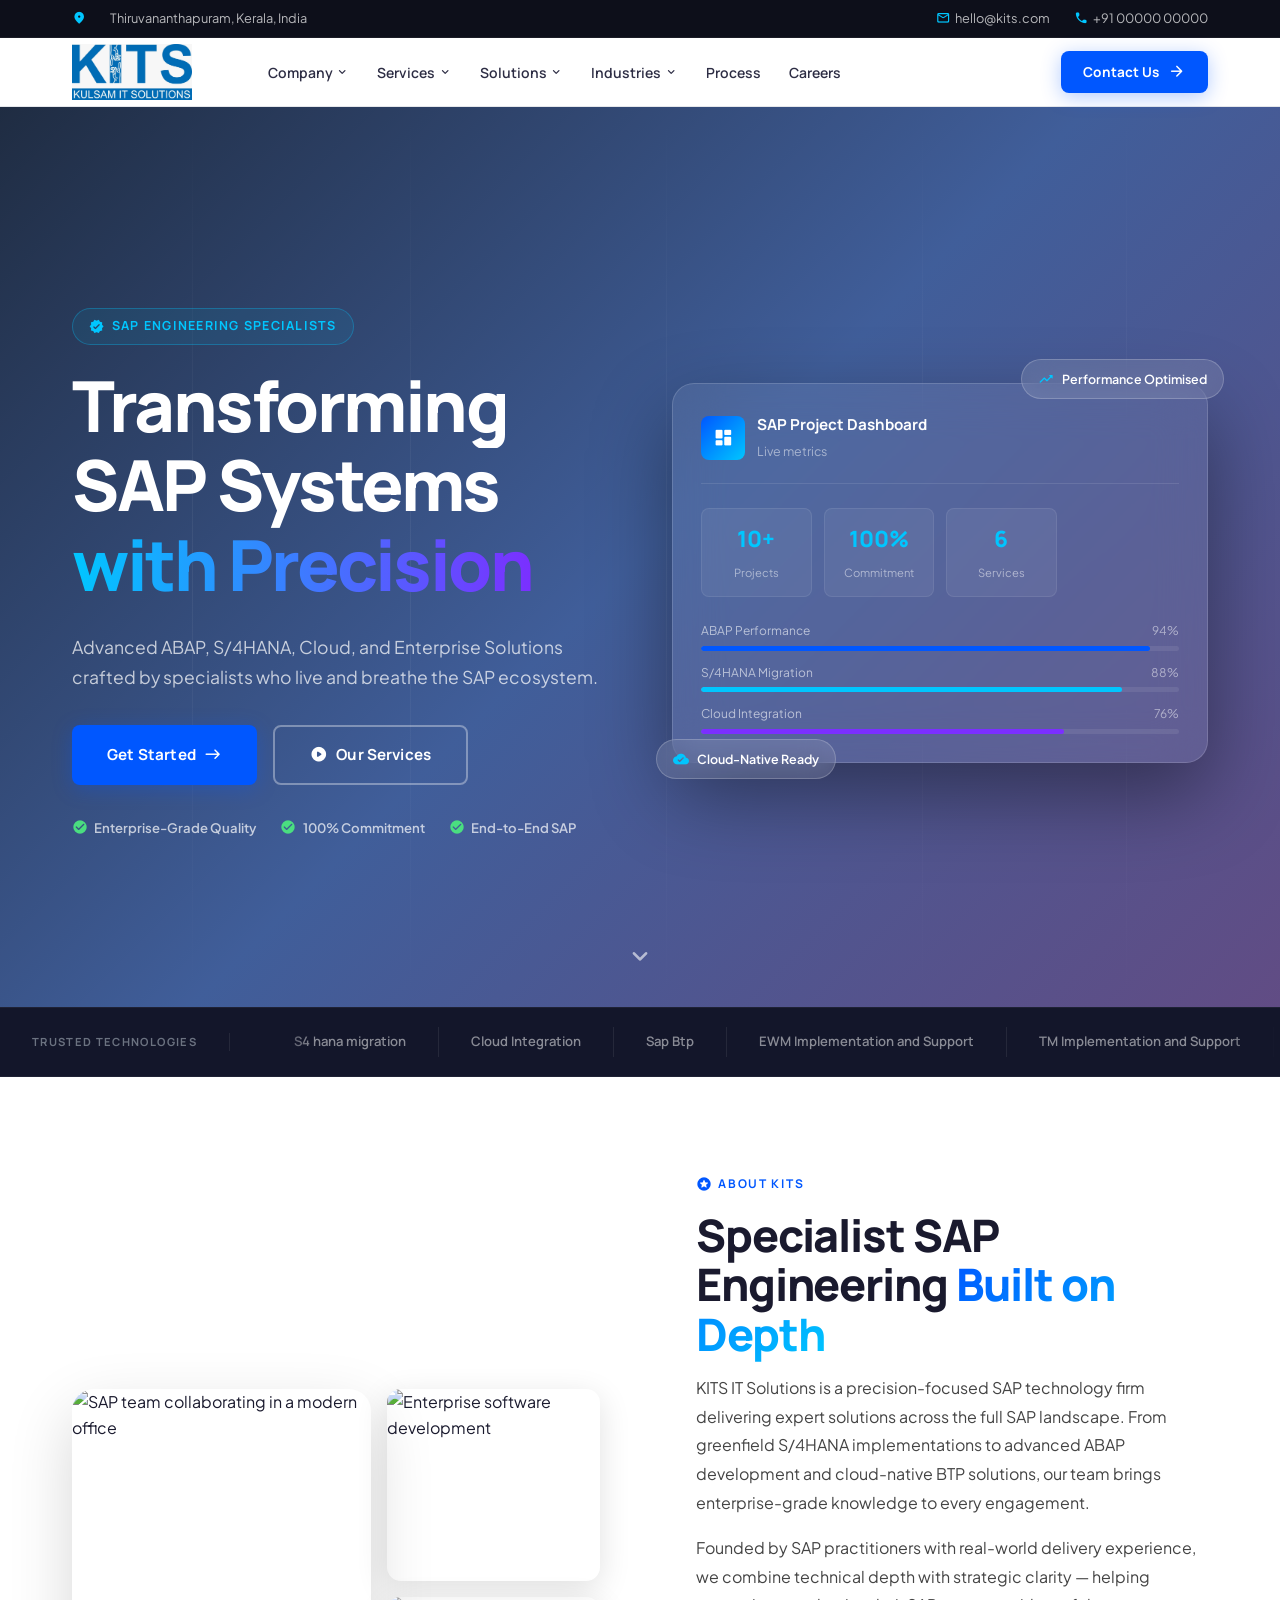
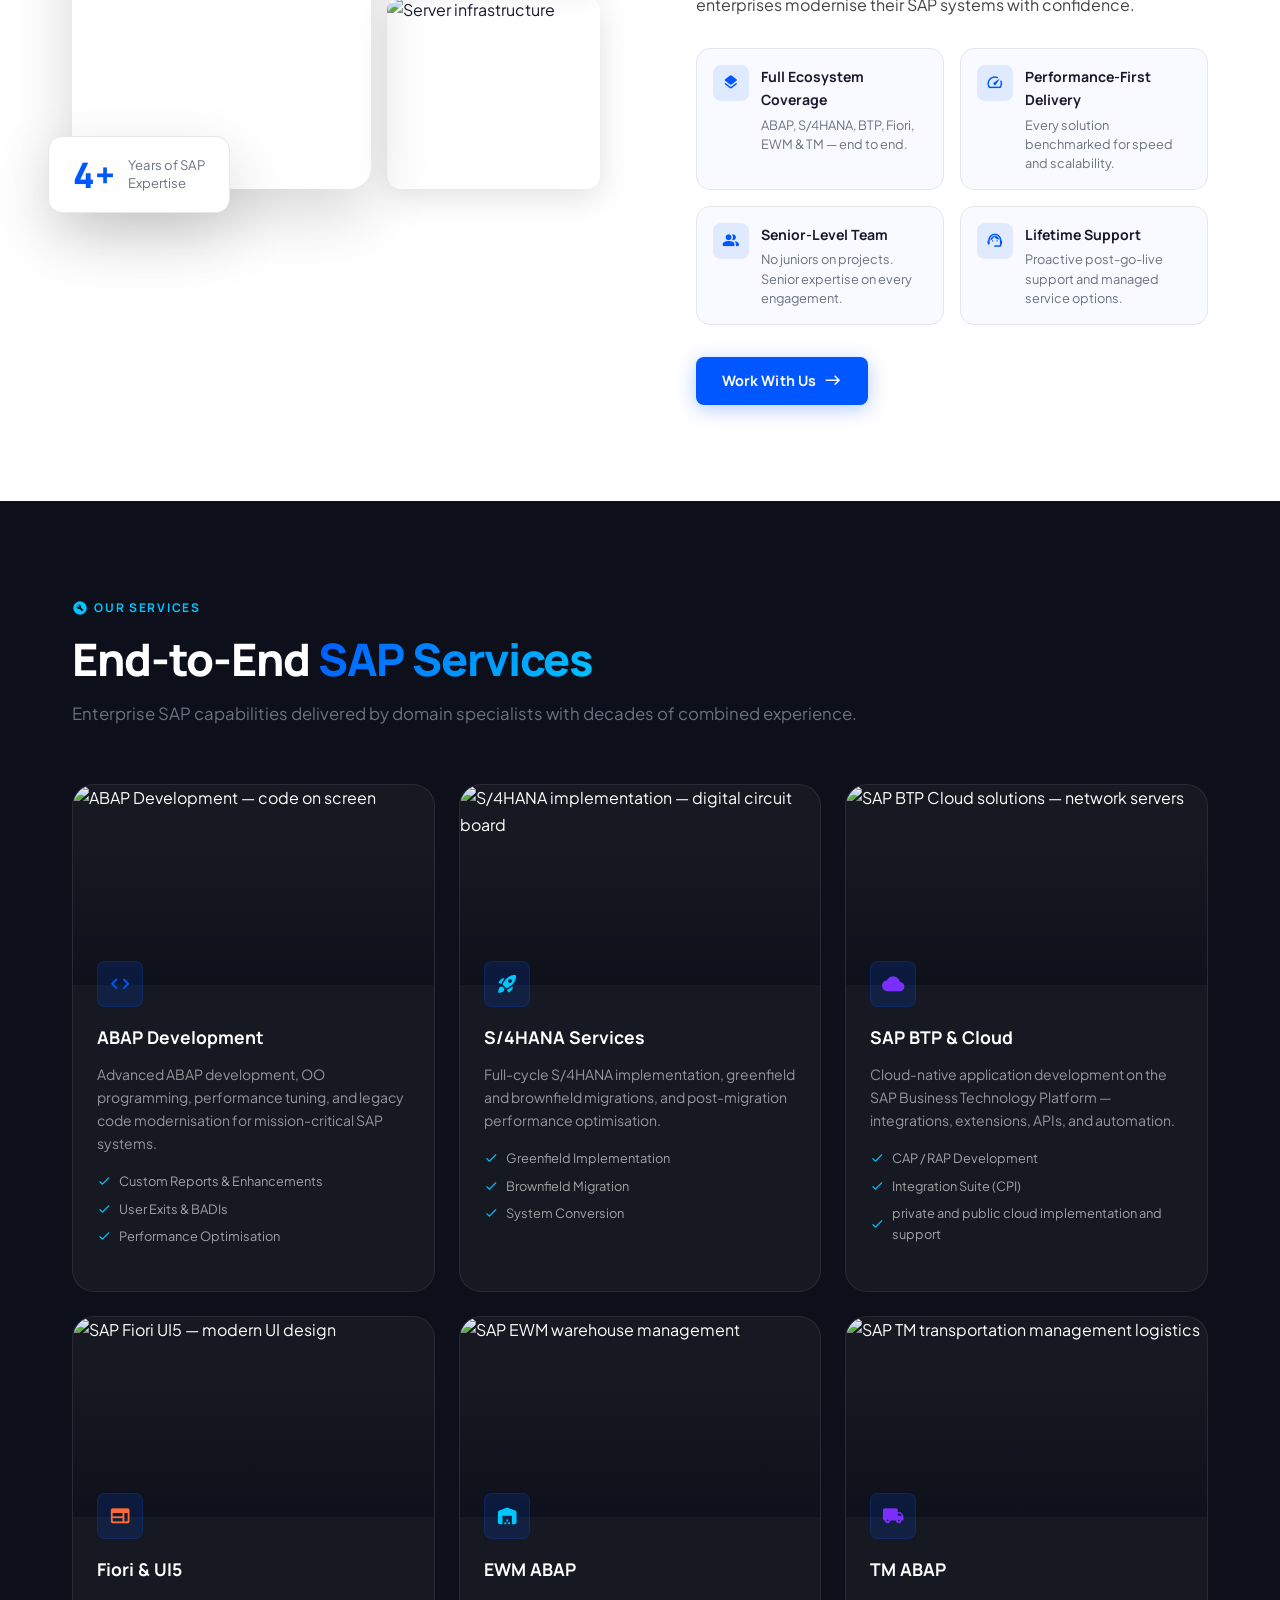
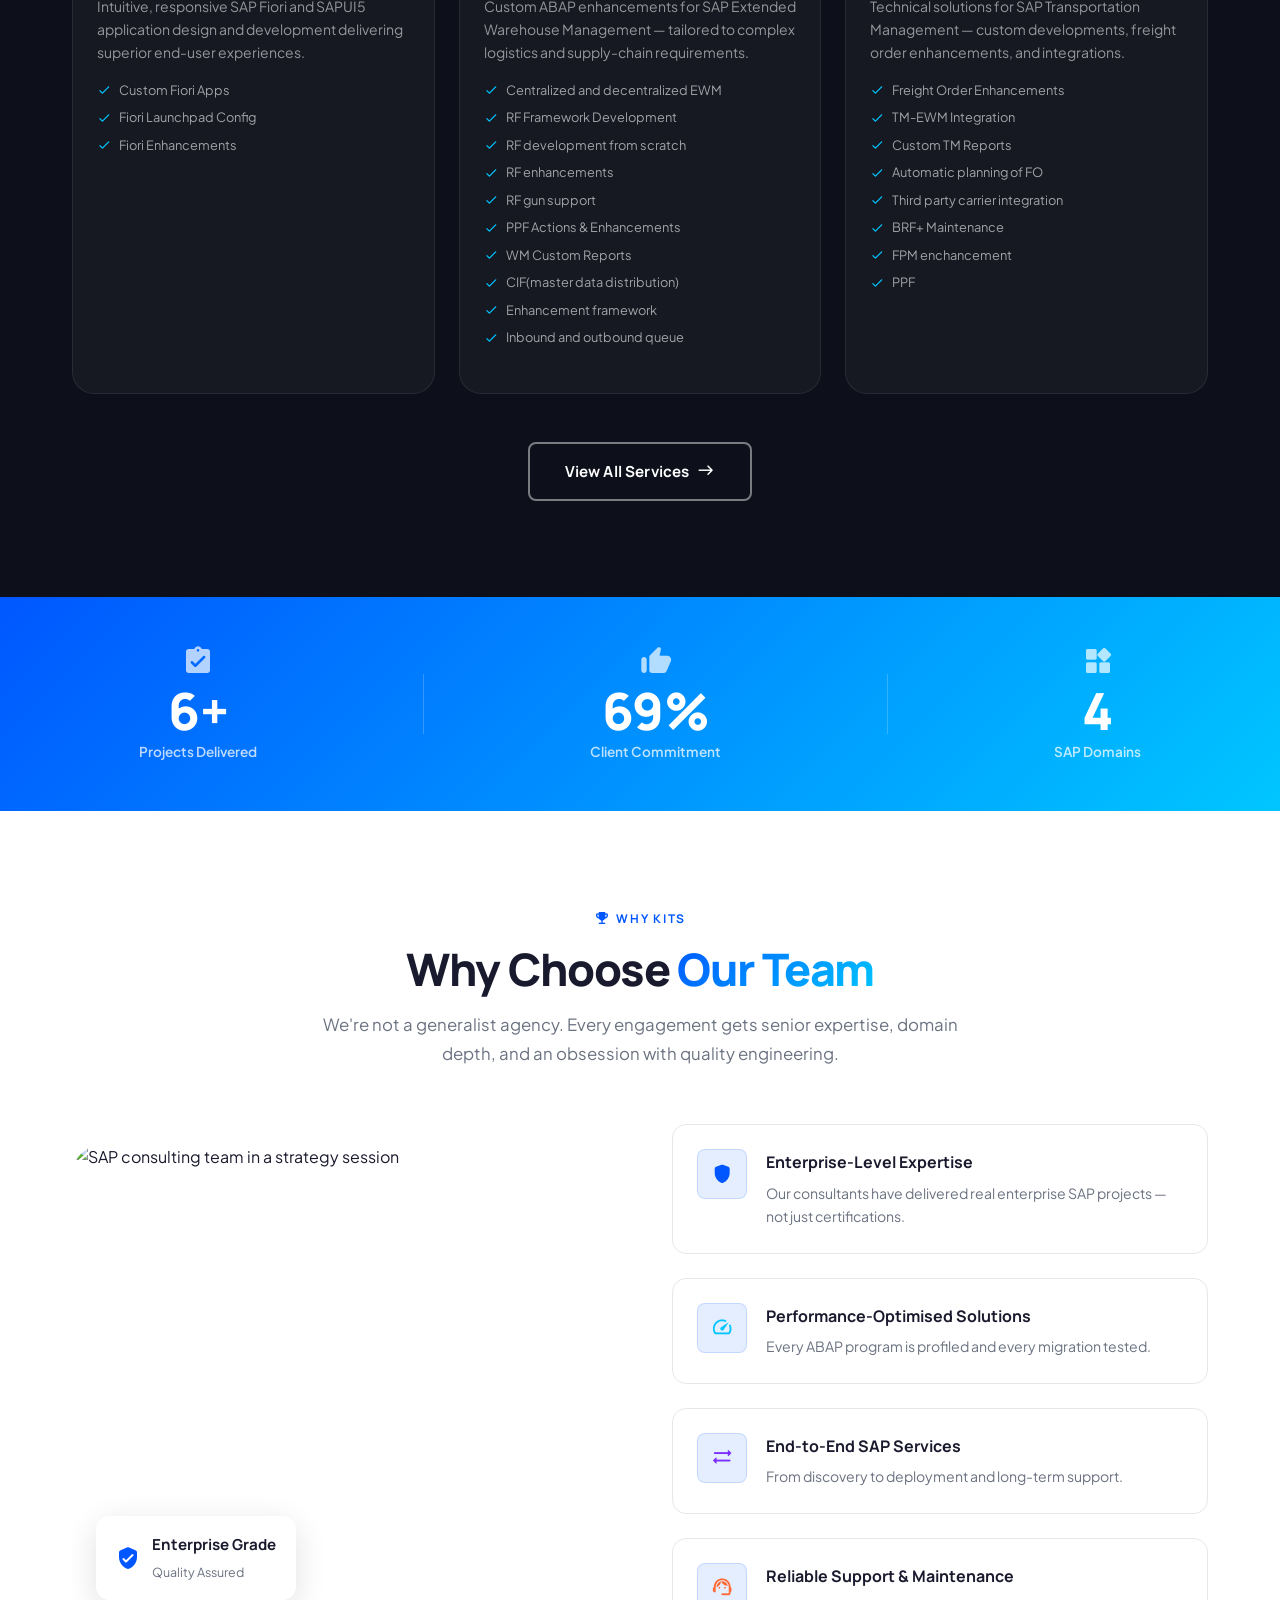
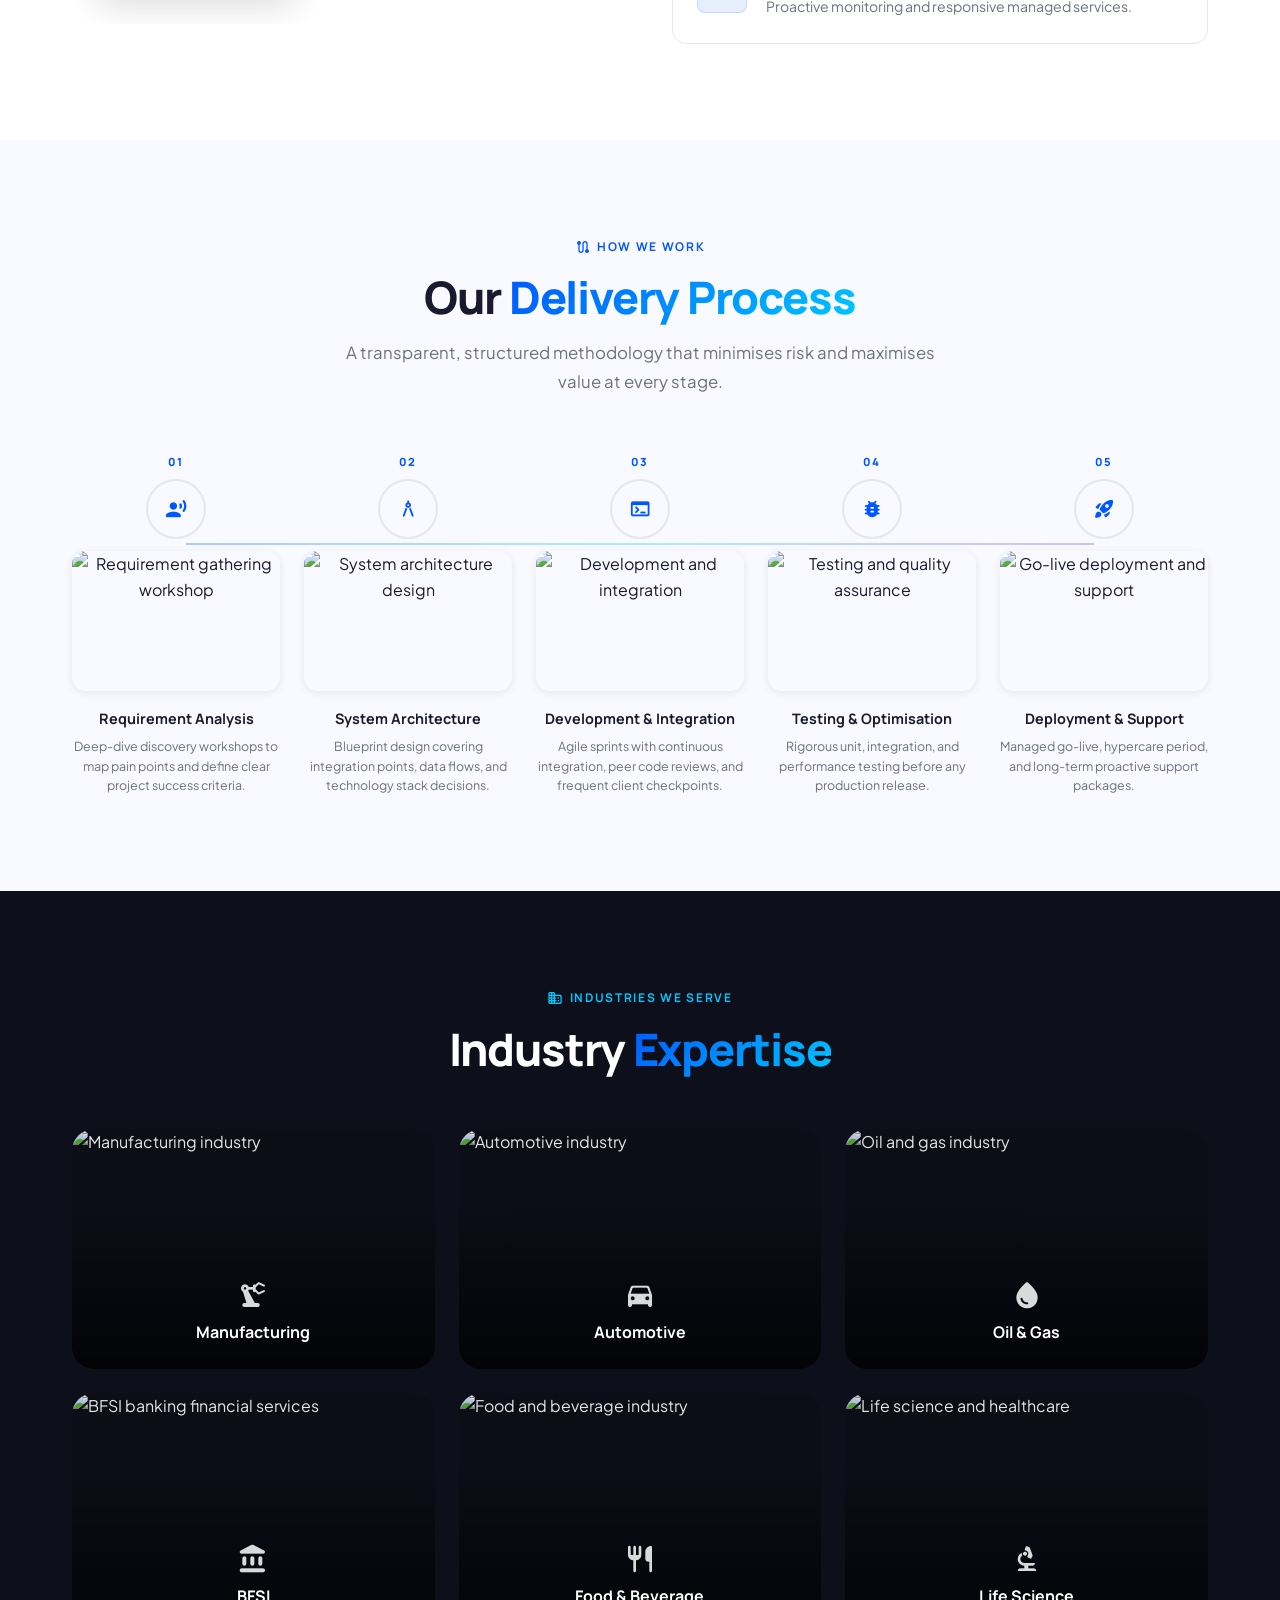
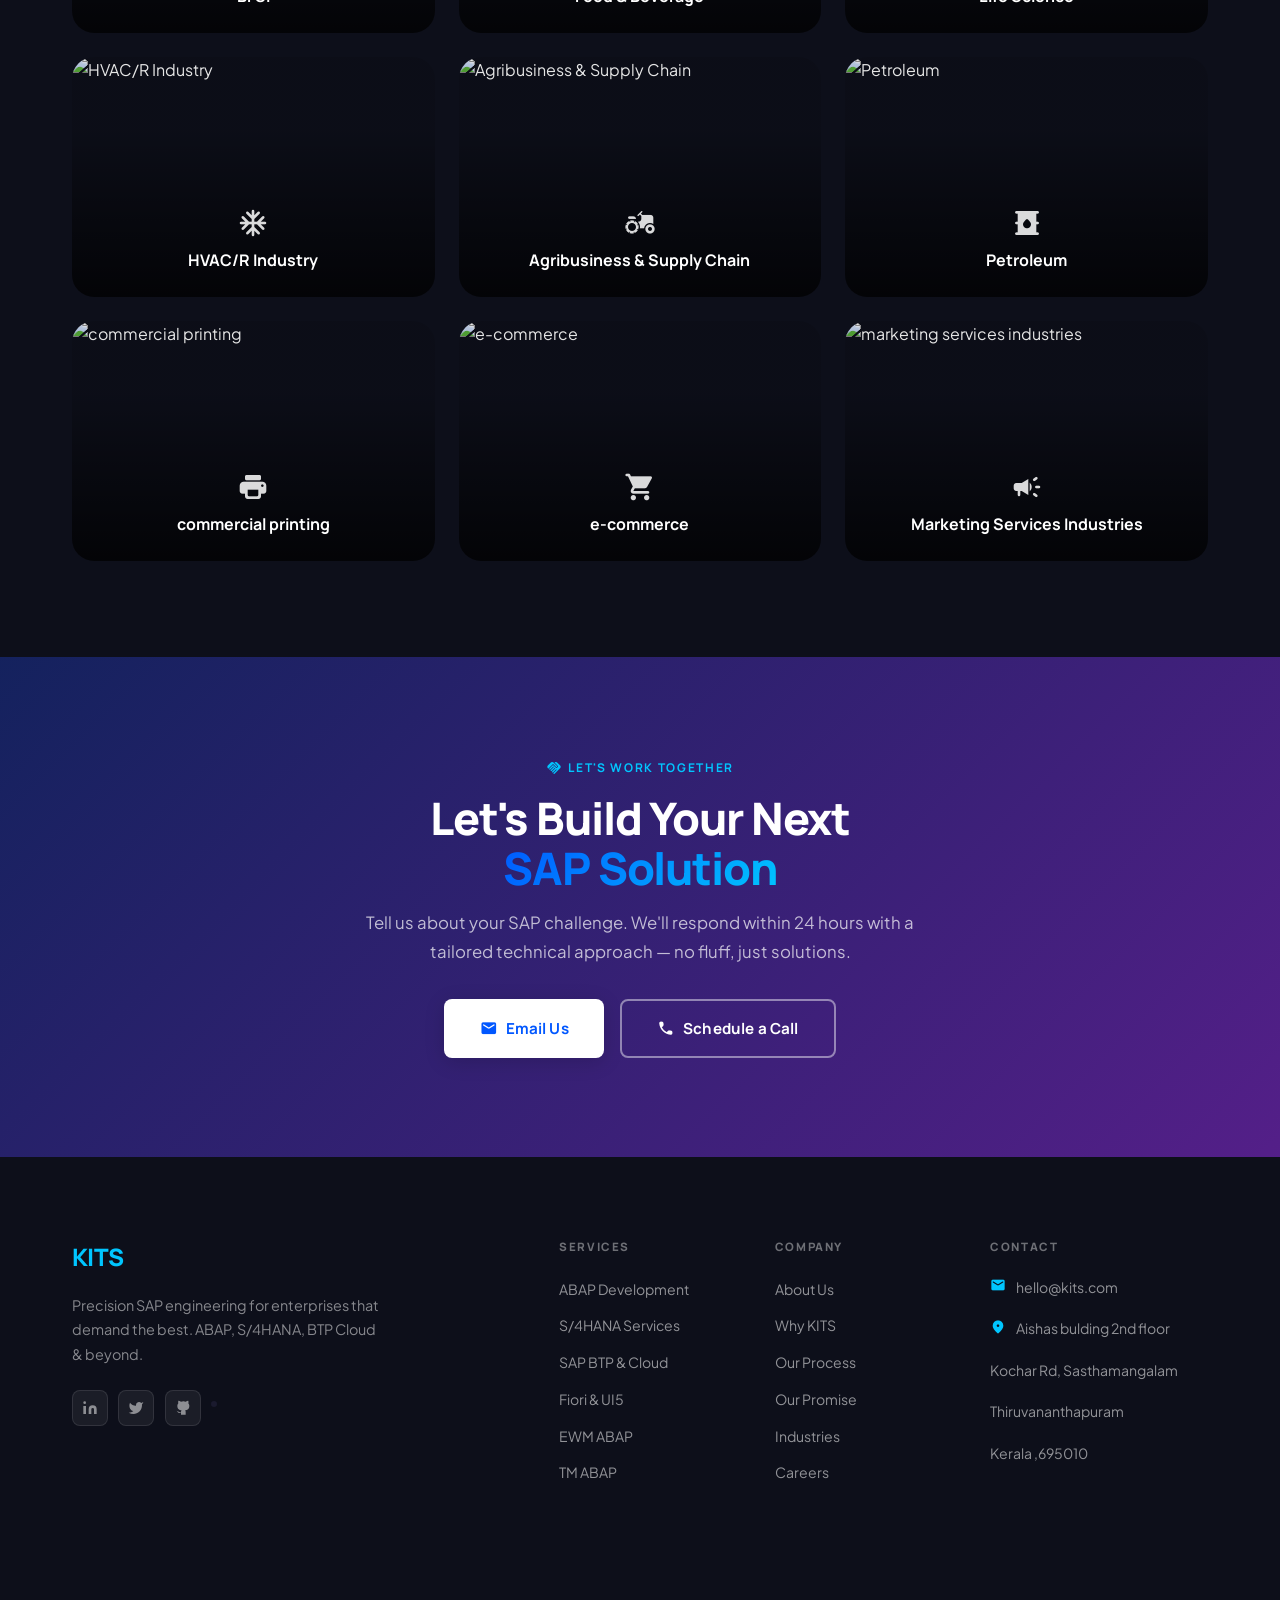
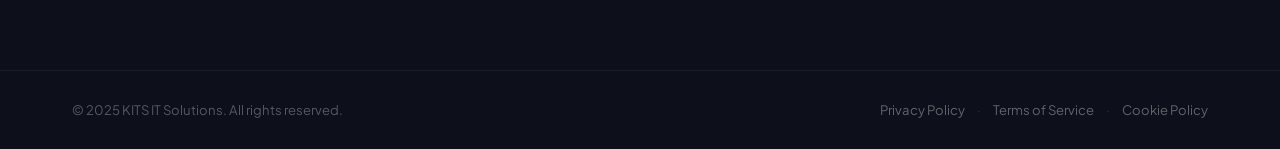
==== index.html @ 25e39157 "Add files via upload" ====
<!DOCTYPE html>
<html lang="en">
<head>
  <meta charset="UTF-8"/>
  <meta name="viewport" content="width=device-width,initial-scale=1.0"/>
  <meta name="description" content="KITS  IT Solutions — Advanced SAP ABAP, S/4HANA, BTP Cloud, Fiori/UI5, EWM and TM Solutions. Expert SAP Engineering based in Thiruvananthapuram, Kerala."/>
  <meta name="keywords" content="SAP ABAP, S4HANA, SAP BTP, Fiori UI5, EWM ABAP, TM ABAP, SAP consulting Kerala"/>
  <meta property="og:title" content="KITS  IT Solutions — SAP Engineering Excellence"/>
  <meta property="og:description" content="Advanced ABAP, S/4HANA, Cloud, and Enterprise SAP Solutions."/>
  <meta property="og:type" content="website"/>
  <title>KITS IT Solutions | SAP Engineering Excellence</title>

  <!-- Google Fonts: Professional Stack -->
  <link rel="preconnect" href="https://fonts.googleapis.com"/>
  <link rel="preconnect" href="https://fonts.gstatic.com" crossorigin/>
  <link href="https://fonts.googleapis.com/css2?family=Plus+Jakarta+Sans:ital,wght@0,300;0,400;0,500;0,600;0,700;0,800;1,400&family=Manrope:wght@400;500;600;700;800&display=swap" rel="stylesheet"/>

  <!-- Google Material Icons -->
  <link href="https://fonts.googleapis.com/icon?family=Material+Icons+Round" rel="stylesheet"/>
  <link href="https://fonts.googleapis.com/icon?family=Material+Icons+Outlined" rel="stylesheet"/>

  <!-- Favicon -->
  <link rel="icon" type="image/svg+xml" href="data:image/svg+xml,<svg xmlns='http://www.w3.org/2000/svg' viewBox='0 0 32 32'><rect width='32' height='32' rx='8' fill='%230057FF'/><text x='5' y='23' font-family='sans-serif' font-weight='900' font-size='17' fill='white'>K</text></svg>"/>

  <link rel="stylesheet" href="css/style.css"/>
</head>
<body>

<!-- ════════════════════════════════════════════════════════
     TOP BAR
════════════════════════════════════════════════════════ -->
<div class="topbar">
  <div class="topbar-inner">
    <div class="topbar-left">
      <span class="material-icons-round">location_on</span>
      Thiruvananthapuram, Kerala, India
    </div>
    <div class="topbar-right">
      <a href="mailto:hello@kits.com">
        <span class="material-icons-round">mail_outline</span>
        hello@kits.com
      </a>
      <a href="tel:+910000000000">
        <span class="material-icons-round">phone</span>
        +91 00000 00000
      </a>
    </div>
  </div>
</div>

<!-- ════════════════════════════════════════════════════════
     NAVBAR
════════════════════════════════════════════════════════ -->
<header id="navbar">
   <div class="nav-wrap">

    <img src="assets/images/kitss.jpeg" alt="Logo" width="120">
      <!-- Replace src with your actual logo: assets/images/logo.png -->
      <div class="logo-img-wrap">
        <div class="logo-fallback">
        </div>
      </div>
    </a>

    <nav class="nav-menu" aria-label="Main Navigation">
      <ul class="nav-list">

        <li class="has-dropdown">
          <a href="#">Company <span class="material-icons-round">expand_more</span></a>
          <div class="dropdown">
            <a href="#about"><span class="material-icons-outlined">info</span>About Us</a>
            <a href="#why"><span class="material-icons-outlined">groups</span>Leadership</a>
            <a href="#trust"><span class="material-icons-outlined">handshake</span>Partnership</a>
            </div>
        </li>

        <li class="has-dropdown mega">
          <a href="#">Services <span class="material-icons-round">expand_more</span></a>
          <div class="dropdown mega-drop">
            <div class="mega-col">
              <p class="mega-heading">SAP Core</p>
              <a href="#services"><span class="material-icons-outlined">code</span>ABAP Development</a>
              <a href="#services"><span class="material-icons-outlined">rocket_launch</span>S/4HANA Services</a>
              <a href="#services"><span class="material-icons-outlined">cloud</span>SAP BTP &amp; Cloud</a>
              <a href="#services"><span class="material-icons-outlined">web</span>Fiori &amp; UI5</a>
            </div>
            <div class="mega-col">
              <p class="mega-heading">Specialist Modules</p>
              <a href="#services"><span class="material-icons-outlined">warehouse</span>EWM ABAP</a>
              <a href="#services"><span class="material-icons-outlined">local_shipping</span>TM ABAP</a>
              <a href="#services"><span class="material-icons-outlined">integration_instructions</span>SAP Integration</a>
              <a href="#services"><span class="material-icons-outlined">manage_accounts</span>SAP AMS</a>
            </div>
            <div class="mega-col">
              <p class="mega-heading">Advisory</p>
              <a href="#process"><span class="material-icons-outlined">psychology</span>SAP Consulting</a>
              <a href="#process"><span class="material-icons-outlined">sync_alt</span>Migration Services</a>
              <a href="#process"><span class="material-icons-outlined">upgrade</span>Upgrade &amp; Rollout</a>
              <a href="#process"><span class="material-icons-outlined">support_agent</span>Managed Services</a>
            </div>
          </div>
        </li>

        <li class="has-dropdown">
          <a href="#">Solutions <span class="material-icons-round">expand_more</span></a>
          <div class="dropdown">
            <a href="#services"><span class="material-icons-outlined">dns</span>SAP Business Suite</a>
            <a href="#services"><span class="material-icons-outlined">cloud_done</span>SAP Cloud ERP</a>
            <a href="#services"><span class="material-icons-outlined">hub</span>SAP BTP Platform</a>
            <a href="#services"><span class="material-icons-outlined">analytics</span>SAP Analytics Cloud</a>
          </div>
        </li>

        <li class="has-dropdown">
          <a href="#">Industries <span class="material-icons-round">expand_more</span></a>
          <div class="dropdown two-col">
            <a href="#industries"><span class="material-icons-outlined">precision_manufacturing</span>Manufacturing</a>
            <a href="#industries"><span class="material-icons-outlined">directions_car</span>Automotive</a>
            <a href="#industries"><span class="material-icons-outlined">water_drop</span>Oil &amp; Gas</a>
            <a href="#industries"><span class="material-icons-outlined">account_balance</span>BFSI</a>
            <a href="#industries"><span class="material-icons-outlined">restaurant</span>Food &amp; Beverage</a>
            <a href="#industries"><span class="material-icons-outlined">biotech</span>Life Science</a>
            <a href="#industries"><span class="material-icons-outlined">ac_unit</span>HVAC/R industry</a>
            <a href="#industries"><span class="material-icons-outlined">agriculture</span>Agribusiness & Supply Chain</a>
            <a href="#industries"><span class="material-icons-outlined">oil_barrel</span>Petroleum</a>
            <a href="#industries"><span class="material-icons-outlined">print</span>commercial printing</a>
            <a href="#industries"><span class="material-icons-outlined">shopping_cart</span>e-commerce</a>
            <a href="#industries"><span class="material-icons-outlined">campaign</span>marketing services industries</a>
          </div>
        </li>

        <li><a href="#process">Process</a></li>
       <li><a href="careers.html">Careers</a></li>
      </ul>
    </nav>

    <a href="#cta" class="btn btn-primary nav-cta">
      Contact Us
      <span class="material-icons-round">arrow_forward</span>
    </a>

    <button class="hamburger" aria-label="Toggle menu" aria-expanded="false">
      <span class="material-icons-round">menu</span>
    </button>
  </div>

  <!-- Mobile Drawer -->
  <div class="mobile-drawer" id="mobileDrawer">
    <div class="drawer-inner">
      <button class="drawer-close" aria-label="Close menu">
        <span class="material-icons-round">close</span>
      </button>
      <a href="#about">About Us</a>
      <a href="#services">Services</a>
      <a href="#why">Why KITS</a>
      <a href="#process">Process</a>
      <a href="#trust">Trust</a>
      <a href="#cta" class="btn btn-primary">Contact Us</a>
    </div>
  </div>
</header>


<!-- ════════════════════════════════════════════════════════
     HERO
════════════════════════════════════════════════════════ -->
<section id="hero">
  <!-- Full bleed background image -->
  <div class="hero-bg-img" aria-hidden="true"
    style="background-image:url('https://images.unsplash.com/photo-1451187580459-43490279c0fa?w=1920&q=80&auto=format&fit=crop')">
  </div>
  <div class="hero-overlay" aria-hidden="true"></div>

  <!-- Kinetic floating grid -->
  <div class="kinetic-grid" aria-hidden="true">
    <div class="kg-line"></div><div class="kg-line"></div><div class="kg-line"></div>
    <div class="kg-line"></div><div class="kg-line"></div>
  </div>

  <div class="hero-content-wrap">
    <div class="container">
      <div class="hero-inner">
        <div class="hero-text">
          <div class="hero-badge kinetic-fade" style="--delay:.1s">
            <span class="material-icons-round">verified</span>
            SAP Engineering Specialists
          </div>

          <h1 class="hero-title">
            <span class="line-wrap"><span class="line kinetic-slide" style="--delay:.25s">Transforming</span></span>
            <span class="line-wrap"><span class="line kinetic-slide" style="--delay:.4s">SAP Systems</span></span>
            <span class="line-wrap gradient-line"><span class="line kinetic-slide" style="--delay:.55s">with Precision</span></span>
          </h1>

          <p class="hero-sub kinetic-fade" style="--delay:.7s">
            Advanced ABAP, S/4HANA, Cloud, and Enterprise Solutions crafted by
            specialists who live and breathe the SAP ecosystem.
          </p>

          <div class="hero-btns kinetic-fade" style="--delay:.85s">
            <a href="#cta" class="btn btn-primary btn-lg">
              Get Started
              <span class="material-icons-round">east</span>
            </a>
            <a href="#services" class="btn btn-outline btn-lg">
              <span class="material-icons-round">play_circle</span>
              Our Services
            </a>
          </div>

          <!-- Trust strip -->
          <div class="hero-trust kinetic-fade" style="--delay:1s">
            <div class="trust-item">
              <span class="material-icons-round">check_circle</span>
              Enterprise-Grade Quality
            </div>
            <div class="trust-item">
              <span class="material-icons-round">check_circle</span>
              100% Commitment
            </div>
            <div class="trust-item">
              <span class="material-icons-round">check_circle</span>
              End-to-End SAP
            </div>
          </div>
        </div>

        <!-- Hero right: floating stats card -->
        <div class="hero-card-wrap kinetic-fade" style="--delay:.6s" aria-hidden="true">
          <div class="hero-card">
            <div class="hc-header">
              <div class="hc-icon">
                <span class="material-icons-round">dashboard</span>
              </div>
              <div>
                <strong>SAP Project Dashboard</strong>
                <span>Live metrics</span>
              </div>
            </div>
            <div class="hc-stats">
              <div class="hc-stat">
                <b class="counter" data-target="10" data-suffix="+">0+</b>
                <small>Projects</small>
              </div>
              <div class="hc-stat">
                <b class="counter" data-target="100" data-suffix="%">0%</b>
                <small>Commitment</small>
              </div>
              <div class="hc-stat">
                <b class="counter" data-target="6" data-suffix="">0</b>
                <small>Services</small>
              </div>
            </div>
            <div class="hc-bars">
              <div class="hc-bar-row">
                <span>ABAP Performance</span><span>94%</span>
                <div class="hc-track"><div class="hc-fill" style="--w:94%;--c:#0057FF"></div></div>
              </div>
              <div class="hc-bar-row">
                <span>S/4HANA Migration</span><span>88%</span>
                <div class="hc-track"><div class="hc-fill" style="--w:88%;--c:#00C6FF"></div></div>
              </div>
              <div class="hc-bar-row">
                <span>Cloud Integration</span><span>76%</span>
                <div class="hc-track"><div class="hc-fill" style="--w:76%;--c:#7B2FFF"></div></div>
              </div>
            </div>
          </div>

          <!-- Floating badges -->
          <div class="float-badge fb-1">
            <span class="material-icons-round">trending_up</span>
            <span>Performance Optimised</span>
          </div>
          <div class="float-badge fb-2">
            <span class="material-icons-round">cloud_done</span>
            <span>Cloud-Native Ready</span>
          </div>
        </div>
      </div>
    </div>
  </div>

  <!-- Scroll cue -->
  <button class="scroll-cue" onclick="document.getElementById('about').scrollIntoView({behavior:'smooth'})" aria-label="Scroll down">
    <span class="material-icons-round">keyboard_arrow_down</span>
  </button>
</section>


<!-- ════════════════════════════════════════════════════════
     LOGO TICKER (Partners / Tech strip)
════════════════════════════════════════════════════════ -->
<div class="ticker-section" aria-label="Technology partners">
  <div class="ticker-label">Trusted Technologies</div>
  <div class="ticker-track-wrap">
    <div class="ticker-track">
      <span>S4 hana migration</span>
      <span>Cloud Integration</span>
      <span>Sap Btp</span>
      <span>EWM Implementation and Support</span>
      <span>TM Implementation and Support</span>
      <span>ABAP Performance</span>
      <!-- duplicate for seamless loop -->
     <span>S4 hana migration</span>
      <span>Cloud Integration</span>
      <span>SAP BTP</span>
      <span>EWM Implementation and Support</span>
      <span>TM Implementation and Support</span>
      <span>ABAP Performance</span>
    </div>
  </div>
</div>


<!-- ════════════════════════════════════════════════════════
     ABOUT
════════════════════════════════════════════════════════ -->
<section id="about" class="section">
  <div class="container about-grid">

    <!-- Images collage left -->
    <div class="about-visual reveal">
      <div class="about-img-grid">
        <div class="aig-main">
          <img src="https://images.unsplash.com/photo-1522071820081-009f0129c71c?w=700&q=80&auto=format&fit=crop"
               alt="SAP team collaborating in a modern office" loading="lazy"/>
        </div>
        <div class="aig-side">
          <img src="https://images.unsplash.com/photo-1553877522-43269d4ea984?w=400&q=80&auto=format&fit=crop"
               alt="Enterprise software development" loading="lazy"/>
          <img src="https://images.unsplash.com/photo-1558494949-ef010cbdcc31?w=400&q=80&auto=format&fit=crop"
               alt="Server infrastructure" loading="lazy"/>
        </div>
      </div>
      <div class="about-exp-badge">
        <b class="counter" data-target="5" data-suffix="+">5+</b>
        <span>Years of SAP<br>Expertise</span>
      </div>
    </div>

    <!-- Content right -->
    <div class="about-content">
      <div class="section-eyebrow reveal">
        <span class="material-icons-round">stars</span> About KITS 
      </div>
      <h2 class="section-title reveal rd1">
        Specialist SAP Engineering <span class="highlight">Built on Depth</span>
      </h2>
      <p class="body-text reveal rd2">
        KITS IT Solutions is a precision-focused SAP technology firm delivering
        expert solutions across the full SAP landscape. From greenfield S/4HANA
        implementations to advanced ABAP development and cloud-native BTP solutions,
        our team brings enterprise-grade knowledge to every engagement.
      </p>
      <p class="body-text reveal rd2">
        Founded by SAP practitioners with real-world delivery experience, we combine
        technical depth with strategic clarity — helping enterprises modernise their
        SAP systems with confidence.
      </p>

      <div class="about-pillars reveal rd3">
        <div class="pillar">
          <div class="pillar-icon"><span class="material-icons-round">layers</span></div>
          <div>
            <h4>Full Ecosystem Coverage</h4>
            <p>ABAP, S/4HANA, BTP, Fiori, EWM &amp; TM — end to end.</p>
          </div>
        </div>
        <div class="pillar">
          <div class="pillar-icon"><span class="material-icons-round">speed</span></div>
          <div>
            <h4>Performance-First Delivery</h4>
            <p>Every solution benchmarked for speed and scalability.</p>
          </div>
        </div>
        <div class="pillar">
          <div class="pillar-icon"><span class="material-icons-round">people_alt</span></div>
          <div>
            <h4>Senior-Level Team</h4>
            <p>No juniors on projects. Senior expertise on every engagement.</p>
          </div>
        </div>
        <div class="pillar">
          <div class="pillar-icon"><span class="material-icons-round">support_agent</span></div>
          <div>
            <h4>Lifetime Support</h4>
            <p>Proactive post-go-live support and managed service options.</p>
          </div>
        </div>
      </div>

      <a href="#cta" class="btn btn-primary reveal rd3">
        Work With Us <span class="material-icons-round">east</span>
      </a>
    </div>
  </div>
</section>


<!-- ════════════════════════════════════════════════════════
     SERVICES
════════════════════════════════════════════════════════ -->
<section id="services" class="section section-dark">
  <div class="container">
    <div class="section-header reveal">
      <div class="section-eyebrow light">
        <span class="material-icons-round">build_circle</span> Our Services
      </div>
      <h2 class="section-title light">End-to-End <span class="highlight">SAP Services</span></h2>
      <p class="section-desc">Enterprise SAP capabilities delivered by domain specialists with decades of combined experience.</p>
    </div>

    <div class="services-grid">

      <!-- ABAP -->
      <article class="svc-card reveal" style="--i:0">
        <div class="svc-img">
          <img src="https://images.unsplash.com/photo-1461749280684-dccba630e2f6?w=600&q=80&auto=format&fit=crop"
               alt="ABAP Development — code on screen" loading="lazy"/>
          <div class="svc-img-overlay"></div>
        </div>
        <div class="svc-body">
          <div class="svc-icon"><span class="material-icons-round">code</span></div>
          <h3>ABAP Development</h3>
          <p>Advanced ABAP development, OO programming, performance tuning, and legacy code modernisation for mission-critical SAP systems.</p>
          <ul class="svc-list">
            <li><span class="material-icons-round">check</span>Custom Reports &amp; Enhancements</li>
            <li><span class="material-icons-round">check</span>User Exits &amp; BADIs</li>
            <li><span class="material-icons-round">check</span>Performance Optimisation</li>
          </ul>
        </div>
      </article>

      <!-- S/4HANA -->
      <article class="svc-card reveal" style="--i:1">
        <div class="svc-img">
          <img src="https://images.unsplash.com/photo-1518770660439-4636190af475?w=600&q=80&auto=format&fit=crop"
               alt="S/4HANA implementation — digital circuit board" loading="lazy"/>
          <div class="svc-img-overlay"></div>
        </div>
        <div class="svc-body">
          <div class="svc-icon" style="--icon-c:#00C6FF"><span class="material-icons-round">rocket_launch</span></div>
          <h3>S/4HANA Services</h3>
          <p>Full-cycle S/4HANA implementation, greenfield and brownfield migrations, and post-migration performance optimisation.</p>
          <ul class="svc-list">
            <li><span class="material-icons-round">check</span>Greenfield Implementation</li>
            <li><span class="material-icons-round">check</span>Brownfield Migration</li>
            <li><span class="material-icons-round">check</span>System Conversion</li>
          </ul>
        </div>
      </article>

      <!-- BTP & Cloud -->
      <article class="svc-card reveal" style="--i:2">
        <div class="svc-img">
          <img src="https://images.unsplash.com/photo-1544197150-b99a580bb7a8?w=600&q=80&auto=format&fit=crop"
               alt="SAP BTP Cloud solutions — network servers" loading="lazy"/>
          <div class="svc-img-overlay"></div>
        </div>
        <div class="svc-body">
          <div class="svc-icon" style="--icon-c:#7B2FFF"><span class="material-icons-round">cloud</span></div>
          <h3>SAP BTP &amp; Cloud</h3>
          <p>Cloud-native application development on the SAP Business Technology Platform — integrations, extensions, APIs, and automation.</p>
          <ul class="svc-list">
            <li><span class="material-icons-round">check</span>CAP / RAP Development</li>
            <li><span class="material-icons-round">check</span>Integration Suite (CPI)</li>
            <li><span class="material-icons-round">check</span>private and public cloud implementation and support</li>
            
          </ul>
        </div>
      </article>

      <!-- Fiori -->
      <article class="svc-card reveal" style="--i:3">
        <div class="svc-img">
          <img src="https://images.unsplash.com/photo-1507238691740-187a5b1d37b8?w=600&q=80&auto=format&fit=crop"
               alt="SAP Fiori UI5 — modern UI design" loading="lazy"/>
          <div class="svc-img-overlay"></div>
        </div>
        <div class="svc-body">
          <div class="svc-icon" style="--icon-c:#FF6B35"><span class="material-icons-round">web</span></div>
          <h3>Fiori &amp; UI5</h3>
          <p>Intuitive, responsive SAP Fiori and SAPUI5 application design and development delivering superior end-user experiences.</p>
          <ul class="svc-list">
            <li><span class="material-icons-round">check</span>Custom Fiori Apps</li>
            <li><span class="material-icons-round">check</span>Fiori Launchpad Config</li>
            <li><span class="material-icons-round">check</span>Fiori Enhancements</li>
          </ul>
        </div>
      </article>

      <!-- EWM -->
      <article class="svc-card reveal" style="--i:4">
        <div class="svc-img">
          <img src="https://images.unsplash.com/photo-1553413077-190dd305871c?w=600&q=80&auto=format&fit=crop"
               alt="SAP EWM warehouse management" loading="lazy"/>
          <div class="svc-img-overlay"></div>
        </div>
        <div class="svc-body">
          <div class="svc-icon" style="--icon-c:#00C6FF"><span class="material-icons-round">warehouse</span></div>
          <h3>EWM ABAP</h3>
          <p>Custom ABAP enhancements for SAP Extended Warehouse Management — tailored to complex logistics and supply-chain requirements.</p>
          <ul class="svc-list">
            <li><span class="material-icons-round">check</span>Centralized and decentralized EWM</li>
             <li><span class="material-icons-round">check</span>RF Framework Development</li>
            <li><span class="material-icons-round">check</span>RF development from scratch </li>
            <li><span class="material-icons-round">check</span>RF enhancements</li>
            <li><span class="material-icons-round">check</span>RF gun support</li>
            <li><span class="material-icons-round">check</span>PPF Actions &amp; Enhancements</li>
            <li><span class="material-icons-round">check</span>WM Custom Reports</li>
            <li><span class="material-icons-round">check</span>CIF(master data distribution)</li>
            <li><span class="material-icons-round">check</span>Enhancement framework</li>
            <li><span class="material-icons-round">check</span>Inbound and outbound queue</li>
           
          </ul>
         </div>
      </article>

      <!-- TM -->
      <article class="svc-card reveal" style="--i:5">
        <div class="svc-img">
          <img src="https://images.unsplash.com/photo-1586528116311-ad8dd3c8310d?w=600&q=80&auto=format&fit=crop"
               alt="SAP TM transportation management logistics" loading="lazy"/>
          <div class="svc-img-overlay"></div>
        </div>
        <div class="svc-body">
          <div class="svc-icon" style="--icon-c:#7B2FFF"><span class="material-icons-round">local_shipping</span></div>
          <h3>TM ABAP</h3>
          <p>Technical solutions for SAP Transportation Management — custom developments, freight order enhancements, and integrations.</p>
          <ul class="svc-list">
            <li><span class="material-icons-round">check</span>Freight Order Enhancements</li>
            <li><span class="material-icons-round">check</span>TM-EWM Integration</li>
            <li><span class="material-icons-round">check</span>Custom TM Reports</li>
            <li><span class="material-icons-round">check</span>Automatic planning of FO</li>
            <li><span class="material-icons-round">check</span>Third party carrier integration</li>
            <li><span class="material-icons-round">check</span>BRF+ Maintenance</li>
            <li><span class="material-icons-round">check</span>FPM enchancement</li>
            <li><span class="material-icons-round">check</span>PPF</li>
          </ul>
         </div>
      </article>

    </div><!-- /services-grid -->

    <div class="section-cta reveal">
      <a href="#cta" class="btn btn-outline-light btn-lg">
        View All Services <span class="material-icons-round">east</span>
      </a>
    </div>
  </div>
</section>


<!-- ════════════════════════════════════════════════════════
     STATS BANNER
════════════════════════════════════════════════════════ -->
<div class="stats-banner">
  <div class="container stats-inner">
    <div class="stat-item reveal">
      <span class="material-icons-round">assignment_turned_in</span>
      <b class="counter" data-target="10" data-suffix="+">0+</b>
      <p>Projects Delivered</p>
    </div>
    <div class="stat-sep" aria-hidden="true"></div>
    <div class="stat-item reveal rd2">
      <span class="material-icons-round">thumb_up</span>
      <b class="counter" data-target="100" data-suffix="%">0%</b>
      <p>Client Commitment</p>
    </div>
    <div class="stat-sep" aria-hidden="true"></div>
    <div class="stat-item reveal rd3">
      <span class="material-icons-round">widgets</span>
      <b class="counter" data-target="6" data-suffix="">0</b>
      <p>SAP Domains</p>
    </div>
  </div>
</div>


<!-- ════════════════════════════════════════════════════════
     WHY CHOOSE US
════════════════════════════════════════════════════════ -->
<section id="why" class="section">
  <div class="container">

    <div class="section-header reveal" style="text-align:center">

      <!-- FIXED -->
      <div class="section-eyebrow">
        <span class="material-icons-round">emoji_events</span>
        Why KITS
      </div>

      <h2 class="section-title">
        Why Choose <span class="highlight">Our Team</span>
      </h2>

      <p class="section-desc" style="max-width:56ch;margin:0 auto">
        We're not a generalist agency. Every engagement gets senior expertise,
        domain depth, and an obsession with quality engineering.
      </p>

    </div>

    <!-- Image + features grid -->
    <div class="why-layout">

      <div class="why-img reveal">
        <img src="https://inspireinfosol.com/media/0mmnhvdu/sap.jpg?anchor=center&mode=crop&rnd=133795084811900000"
             alt="SAP consulting team in a strategy session"
             loading="lazy"/>

        <div class="why-img-badge">
          <span class="material-icons-round">verified_user</span>

          <div>
            <strong>Enterprise Grade</strong>
            <span>Quality Assured</span>
          </div>
        </div>
      </div>

      <div class="why-features">

        <div class="why-feat reveal">
          <div class="wf-icon">
            <span class="material-icons-round">shield</span>
          </div>

          <div class="wf-body">
            <h4>Enterprise-Level Expertise</h4>

            <p>
              Our consultants have delivered real enterprise SAP projects —
              not just certifications.
            </p>
          </div>
        </div>

        <div class="why-feat reveal rd1">
          <div class="wf-icon" style="--wfi-c:#00C6FF">
            <span class="material-icons-round">speed</span>
          </div>

          <div class="wf-body">
            <h4>Performance-Optimised Solutions</h4>

            <p>
              Every ABAP program is profiled and every migration tested.
            </p>
          </div>
        </div>

        <div class="why-feat reveal rd2">
          <div class="wf-icon" style="--wfi-c:#7B2FFF">
            <span class="material-icons-round">sync_alt</span>
          </div>

          <div class="wf-body">
            <h4>End-to-End SAP Services</h4>

            <p>
              From discovery to deployment and long-term support.
            </p>
          </div>
        </div>

        <div class="why-feat reveal rd3">
          <div class="wf-icon" style="--wfi-c:#FF6B35">
            <span class="material-icons-round">support_agent</span>
          </div>

          <div class="wf-body">
            <h4>Reliable Support &amp; Maintenance</h4>

            <p>
              Proactive monitoring and responsive managed services.
            </p>
          </div>
        </div>

      </div>
    </div>
  </div>
</section>


<!-- ════════════════════════════════════════════════════════
     PROCESS
════════════════════════════════════════════════════════ -->
<section id="process" class="section section-light-alt">
  <div class="container">
    <div class="section-header reveal" style="text-align:center">
      <div class="section-eyebrow">
        <span class="material-icons-round">route</span> How We Work
      </div>
      <h2 class="section-title">Our <span class="highlight">Delivery Process</span></h2>
      <p class="section-desc" style="max-width:52ch;margin:0 auto">
        A transparent, structured methodology that minimises risk and maximises value at every stage.
      </p>
    </div>

    <div class="process-wrap">
      <!-- connector line -->
      <div class="process-line" aria-hidden="true"></div>

      <div class="process-steps">

        <div class="proc-step reveal">
          <div class="ps-num">01</div>
          <div class="ps-icon"><span class="material-icons-round">record_voice_over</span></div>
          <div class="ps-img">
            <img src="https://images.unsplash.com/photo-1517245386807-bb43f82c33c4?w=400&q=80&auto=format&fit=crop"
                 alt="Requirement gathering workshop" loading="lazy"/>
          </div>
          <h4>Requirement Analysis</h4>
          <p>Deep-dive discovery workshops to map pain points and define clear project success criteria.</p>
        </div>

        <div class="proc-step reveal rd1">
          <div class="ps-num">02</div>
          <div class="ps-icon"><span class="material-icons-round">architecture</span></div>
          <div class="ps-img">
            <img src="https://images.unsplash.com/photo-1581472723648-909f4851d4ae?w=400&q=80&auto=format&fit=crop"
                 alt="System architecture design" loading="lazy"/>
          </div>
          <h4>System Architecture</h4>
          <p>Blueprint design covering integration points, data flows, and technology stack decisions.</p>
        </div>

        <div class="proc-step reveal rd2">
          <div class="ps-num">03</div>
          <div class="ps-icon"><span class="material-icons-round">terminal</span></div>
          <div class="ps-img">
            <img src="https://images.unsplash.com/photo-1555066931-4365d14bab8c?w=400&q=80&auto=format&fit=crop"
                 alt="Development and integration" loading="lazy"/>
          </div>
          <h4>Development &amp; Integration</h4>
          <p>Agile sprints with continuous integration, peer code reviews, and frequent client checkpoints.</p>
        </div>

        <div class="proc-step reveal rd3">
          <div class="ps-num">04</div>
          <div class="ps-icon"><span class="material-icons-round">bug_report</span></div>
          <div class="ps-img">
            <img src="https://images.unsplash.com/photo-1526374965328-7f61d4dc18c5?w=400&q=80&auto=format&fit=crop"
                 alt="Testing and quality assurance" loading="lazy"/>
          </div>
          <h4>Testing &amp; Optimisation</h4>
          <p>Rigorous unit, integration, and performance testing before any production release.</p>
        </div>

        <div class="proc-step reveal rd4">
          <div class="ps-num">05</div>
          <div class="ps-icon"><span class="material-icons-round">rocket_launch</span></div>
          <div class="ps-img">
            <img src="https://images.unsplash.com/photo-1504868584819-f8e8b4b6d7e3?w=400&q=80&auto=format&fit=crop"
                 alt="Go-live deployment and support" loading="lazy"/>
          </div>
          <h4>Deployment &amp; Support</h4>
          <p>Managed go-live, hypercare period, and long-term proactive support packages.</p>
        </div>

      </div>
    </div>
  </div>
</section>


<!-- ════════════════════════════════════════════════════════
     INDUSTRIES
════════════════════════════════════════════════════════ -->
<section id="industries" class="section section-dark">
  <div class="container">
    <div class="section-header reveal" style="text-align:center">
      <div class="section-eyebrow light">
        <span class="material-icons-round">domain</span> Industries We Serve
      </div>

      <h2 class="section-title light">
        Industry <span class="highlight">Expertise</span>
      </h2>
    </div>

    <div class="industries-grid">

      <!-- 1 -->
      <div class="ind-card reveal" style="--i:0">
        <img src="https://images.unsplash.com/photo-1581091226825-a6a2a5aee158?w=500&q=75&auto=format&fit=crop"
             alt="Manufacturing industry" loading="lazy"/>

        <div class="ind-overlay">
          <span class="material-icons-round">precision_manufacturing</span>
          <h4>Manufacturing</h4>
        </div>
      </div>

      <!-- 2 -->
      <div class="ind-card reveal rd1" style="--i:1">
        <img src="https://images.unsplash.com/photo-1558618666-fcd25c85cd64?w=500&q=75&auto=format&fit=crop"
             alt="Automotive industry" loading="lazy"/>

        <div class="ind-overlay">
          <span class="material-icons-round">directions_car</span>
          <h4>Automotive</h4>
        </div>
      </div>

      <!-- 3 -->
      <div class="ind-card reveal rd2" style="--i:2">
        <img src="https://images.unsplash.com/photo-1624953587687-daf255b6b80a?w=500&q=75&auto=format&fit=crop"
             alt="Oil and gas industry" loading="lazy"/>

        <div class="ind-overlay">
          <span class="material-icons-round">water_drop</span>
          <h4>Oil &amp; Gas</h4>
        </div>
      </div>

      <!-- 4 -->
      <div class="ind-card reveal rd3" style="--i:3">
        <img src="https://images.unsplash.com/photo-1611532736597-de2d4265fba3?w=500&q=75&auto=format&fit=crop"
             alt="BFSI banking financial services" loading="lazy"/>

        <div class="ind-overlay">
          <span class="material-icons-round">account_balance</span>
          <h4>BFSI</h4>
        </div>
      </div>

      <!-- 5 -->
      <div class="ind-card reveal" style="--i:4">
        <img src="https://images.unsplash.com/photo-1504674900247-0877df9cc836?w=500&q=75&auto=format&fit=crop"
             alt="Food and beverage industry" loading="lazy"/>

        <div class="ind-overlay">
          <span class="material-icons-round">restaurant</span>
          <h4>Food &amp; Beverage</h4>
        </div>
      </div>

      <!-- 6 -->
      <div class="ind-card reveal rd1" style="--i:5">
        <img src="https://images.unsplash.com/photo-1576091160550-2173dba999ef?w=500&q=75&auto=format&fit=crop"
             alt="Life science and healthcare" loading="lazy"/>

        <div class="ind-overlay">
          <span class="material-icons-round">biotech</span>
          <h4>Life Science</h4>
        </div>
      </div>

      <!-- 7 -->
      <div class="ind-card reveal rd2" style="--i:6">
        <img src="https://moen.nidec.com/drives/-/media/Project/Nidec/ControlTechniques/Images/DM50-HVAC2b.png?h=573&w=1288&hash=2CA64AD385354CBE61453E7C2EE71E45"
             alt="HVAC/R Industry" loading="lazy"/>

        <div class="ind-overlay">
          <span class="material-icons-round">ac_unit</span>
          <h4>HVAC/R Industry</h4>
        </div>
      </div>

      <!-- 8 -->
      <div class="ind-card reveal rd3" style="--i:7">
        <img src="https://encrypted-tbn0.gstatic.com/images?q=tbn:ANd9GcSyylsD2mfHCUkPecaTKtkaMGdmpH7oxyIj5A&s"
             alt="Agribusiness & Supply Chain" loading="lazy"/>

        <div class="ind-overlay">
          <span class="material-icons-round">agriculture</span>
          <h4>Agribusiness & Supply Chain</h4>
        </div>
      </div>

      <!-- 9 -->  
      <div class="ind-card reveal" style="--i:8">
        <img src="https://etimg.etb2bimg.com/thumb/msid-117588683,imgsize-120368,width-1200,height=627,overlay-etenergy,resizemode-75/oil-and-gas/indias-crude-oil-production-rises-0-6-in-december-petroleum-product-output-grows-2-9.jpghttps://etimg.etb2bimg.com/thumb/msid-117588683,imgsize-120368,width-1200,height=627,overlay-etenergy,resizemode-75/oil-and-gas/indias-crude-oil-production-rises-0-6-in-december-petroleum-product-output-grows-2-9.jpg"
             alt="Petroleum" loading="lazy"/>

        <div class="ind-overlay">
          <span class="material-icons-round">oil_barrel</span>
          <h4>Petroleum</h4>
        </div>
      </div>

      <!-- 10 -->
      <div class="ind-card reveal rd1" style="--i:9">
        <img src="https://www.brprinters.com/wp-content/uploads/2022/11/what-is-commercial-print-header-1920x1080-size.jpg"
             alt="commercial printing" loading="lazy"/>

        <div class="ind-overlay">
          <span class="material-icons-round">print</span>
          <h4>commercial printing</h4>
        </div>
      </div>

      <!-- 11 -->
      <div class="ind-card reveal rd2" style="--i:10">
        <img src="https://encrypted-tbn0.gstatic.com/images?q=tbn:ANd9GcQccxmwHH9IBns5PpFsmGkD3-rKSLML42u-vw&s"
             alt="e-commerce" loading="lazy"/>

        <div class="ind-overlay">
          <span class="material-icons-round">shopping_cart</span>
          <h4>e-commerce</h4>
        </div>
      </div>

      <!-- 12 -->
      <div class="ind-card reveal rd3" style="--i:11">
        <img src="https://800c8044-cdn.agilitycms.cloud/Attachments/NewItems/BLOGS_IMAGES_1.png"
             alt="marketing services industries" loading="lazy"/>

        <div class="ind-overlay">
          <span class="material-icons-round">campaign</span>
          <h4>Marketing Services Industries</h4>
        </div>
      </div>

    </div>
  </div>
</section>

<!-- ════════════════════════════════════════════════════════
     CTA SECTION
════════════════════════════════════════════════════════ -->
<section id="cta" class="section cta-section">
  <div class="cta-bg-img"
    style="background-image:url('https://images.unsplash.com/photo-1573164713714-d95e436ab8d6?w=1920&q=80&auto=format&fit=crop')">
  </div>
  <div class="cta-overlay"></div>
  <div class="container cta-inner">
    <div class="cta-text reveal">
      <div class="section-eyebrow light" style="justify-content:center">
        <span class="material-icons-round">handshake</span> Let's Work Together
      </div>
      <h2 class="section-title light" style="text-align:center">
        Let's Build Your Next<br><span class="highlight">SAP Solution</span>
      </h2>
      <p class="cta-sub">
        Tell us about your SAP challenge. We'll respond within 24 hours
        with a tailored technical approach — no fluff, just solutions.
      </p>
      <div class="cta-btns">
        <a href="mailto:hello@kits.com" class="btn btn-white btn-lg">
          <span class="material-icons-round">mail</span>
          Email Us
        </a>
        <a href="tel:+910000000000" class="btn btn-outline-light btn-lg">
          <span class="material-icons-round">call</span>
          Schedule a Call
        </a>
      </div>
    </div>
  </div>
</section>


<!-- ════════════════════════════════════════════════════════
     FOOTER
════════════════════════════════════════════════════════ -->
<footer id="footer">
  <div class="footer-top">
    <div class="container footer-grid">

      <div class="footer-brand">
        <div class="logo-fallback footer-logo">
          <span>KITS</span><em></em>
        </div>
        <p>Precision SAP engineering for enterprises that demand the best. ABAP, S/4HANA, BTP Cloud &amp; beyond.</p>
        <div class="footer-social">
          <a href="#" aria-label="LinkedIn">
            <svg viewBox="0 0 24 24" fill="currentColor"><path d="M16 8a6 6 0 0 1 6 6v7h-4v-7a2 2 0 0 0-2-2 2 2 0 0 0-2 2v7h-4v-7a6 6 0 0 1 6-6z"/><rect x="2" y="9" width="4" height="12"/><circle cx="4" cy="4" r="2"/></svg>
          </a>
          <a href="#" aria-label="Twitter">
            <svg viewBox="0 0 24 24" fill="currentColor"><path d="M23 3a10.9 10.9 0 0 1-3.14 1.53 4.48 4.48 0 0 0-7.86 3v1A10.66 10.66 0 0 1 3 4s-4 9 5 13a11.64 11.64 0 0 1-7 2c9 5 20 0 20-11.5a4.5 4.5 0 0 0-.08-.83A7.72 7.72 0 0 0 23 3z"/></svg>
          </a>
          <a href="#" aria-label="GitHub">
            <svg viewBox="0 0 24 24" fill="currentColor"><path d="M9 19c-5 1.5-5-2.5-7-3m14 6v-3.87a3.37 3.37 0 0 0-.94-2.61c3.14-.35 6.44-1.54 6.44-7A5.44 5.44 0 0 0 20 4.77 5.07 5.07 0 0 0 19.91 1S18.73.65 16 2.48a13.38 13.38 0 0 0-7 0C6.27.65 5.09 1 5.09 1A5.07 5.07 0 0 0 5 4.77a5.44 5.44 0 0 0-1.5 3.78c0 5.42 3.3 6.61 6.44 7A3.37 3.37 0 0 0 9 18.13V22"/></svg>
          </a>
           <li>
            <div class="map-section">
              <iframe
              src="https://www.google.com/maps/embed?pb=!1m18!1m12!1m3!1d3945.9020267736237!2d76.96744897757323!3d8.508893269701868!2m3!1f0!2f0!3f0!3m2!1i1024!2i768!4f13.1!3m3!1m2!1s0x3b05bb00585e9bc5%3A0xd70b59d273cda46a!2sAishas!5e0!3m2!1sen!2sin!4v1778971761168!5m2!1sen!2sin" 
               height="150"
                style="border:0;border-radius:20px;"
               allowfullscreen=""
               loading="lazy"
              referrerpolicy="no-referrer-when-downgrade">
             </iframe>
             </div>
          </li>
        </div>
      </div>

      <div class="footer-col">
        <h5>Services</h5>
        <ul>
          <li><a href="#services">ABAP Development</a></li>
          <li><a href="#services">S/4HANA Services</a></li>
          <li><a href="#services">SAP BTP &amp; Cloud</a></li>
          <li><a href="#services">Fiori &amp; UI5</a></li>
          <li><a href="#services">EWM ABAP</a></li>
          <li><a href="#services">TM ABAP</a></li>
        </ul>
      </div>

      <div class="footer-col">
        <h5>Company</h5>
        <ul>
          <li><a href="#about">About Us</a></li>
          <li><a href="#why">Why KITS</a></li>
          <li><a href="#process">Our Process</a></li>
          <li><a href="#trust">Our Promise</a></li>
          <li><a href="#industries">Industries</a></li>
          <li><a href="careers.html">Careers</a></li>
        </ul>
      </div>

      <div class="footer-col">
        <h5>Contact</h5>
        <ul class="contact-list">
          <li>
            <span class="material-icons-round">mail</span>
            <a href="mailto:hello@kits.com">hello@kits.com</a>
          </li>
          <li>
            <span class="material-icons-round">location_on</span>
            Aishas bulding 2nd floor<li> Kochar Rd, Sasthamangalam</li><li>Thiruvananthapuram</li><li>Kerala ,695010</li>
          </li>
    
        </ul>
      </div>

    </div>
  </div>

  <div class="footer-bottom">
    <div class="container footer-bottom-inner">
      <p>&copy; 2025 KITS IT Solutions. All rights reserved.</p>
      <div class="footer-legal">
        <a href="#">Privacy Policy</a>
        <span>·</span>
        <a href="#">Terms of Service</a>
        <span>·</span>
        <a href="#">Cookie Policy</a>
      </div>
    </div>
  </div>
</footer>

<script src="js/main.js" defer></script>
</body>
</html>
---- css/style.css ----
/* ══════════════════════════════════════════════════════════
   KITS Kulism IT Solutions v2 — Professional Stylesheet
   Fonts: Plus Jakarta Sans + Manrope
   Icons: Google Material Icons
   ══════════════════════════════════════════════════════════ */

/* ─── RESET ────────────────────────────────────────────────── */
*,*::before,*::after{box-sizing:border-box;margin:0;padding:0}
html{scroll-behavior:smooth;font-size:16px}
body{font-family:'Plus Jakarta Sans',sans-serif;background:#fff;color:#1a1a2e;line-height:1.65;overflow-x:hidden;-webkit-font-smoothing:antialiased}
img{max-width:100%;display:block;object-fit:cover}
a{text-decoration:none;color:inherit}
ul{list-style:none}
button{cursor:pointer;border:none;background:none;font-family:inherit}
::selection{background:rgba(0,87,255,.18)}

/* ─── VARIABLES ─────────────────────────────────────────────── */
:root{
  --blue:      #0057FF;
  --blue-dk:   #0041CC;
  --cyan:      #00C6FF;
  --purple:    #7B2FFF;
  --orange:    #FF6B35;
  --dark:      #0D0F1A;
  --dark-2:    #13162A;
  --ink:       #1a1a2e;
  --ink-soft:  #2d2d44;
  --muted:     #6B7280;
  --border:    #E5E7EB;
  --bg-alt:    #F8FAFF;
  --white:     #fff;
  --grad-main: linear-gradient(135deg,#0057FF 0%,#00C6FF 100%);
  --grad-hero: linear-gradient(160deg,#0057FF 0%,#7B2FFF 60%,#00C6FF 100%);
  --shadow-sm: 0 2px 8px rgba(0,0,0,.08);
  --shadow-md: 0 8px 32px rgba(0,0,0,.12);
  --shadow-lg: 0 24px 64px rgba(0,0,0,.16);
  --r-sm:  8px;
  --r:     14px;
  --r-lg:  22px;
  --r-xl:  32px;
  --ease:  cubic-bezier(.22,1,.36,1);
}

/* ─── SCROLLBAR ─────────────────────────────────────────────── */
::-webkit-scrollbar{width:6px}
::-webkit-scrollbar-track{background:#f0f0f0}
::-webkit-scrollbar-thumb{background:var(--blue);border-radius:99px}

/* ─── CONTAINER ─────────────────────────────────────────────── */
.container{max-width:1200px;margin:0 auto;padding:0 2rem}

/* ─── REVEAL ANIMATIONS ─────────────────────────────────────── */
.reveal{opacity:0;transform:translateY(40px);transition:opacity .75s var(--ease),transform .75s var(--ease)}
.reveal.in-view{opacity:1;transform:none}
.rd1{transition-delay:.12s}
.rd2{transition-delay:.24s}
.rd3{transition-delay:.36s}
.rd4{transition-delay:.48s}

/* ─── KINETIC ANIMATIONS ────────────────────────────────────── */
@keyframes kinetic-slide-up{
  from{opacity:0;transform:translateY(50px) skewY(1deg)}
  to  {opacity:1;transform:none}
}
@keyframes kinetic-fade-in{
  from{opacity:0;transform:translateY(20px)}
  to  {opacity:1;transform:none}
}
@keyframes float-y{
  0%,100%{transform:translateY(0)}
  50%    {transform:translateY(-16px)}
}
@keyframes float-y2{
  0%,100%{transform:translateY(0) rotate(-3deg)}
  50%    {transform:translateY(-12px) rotate(3deg)}
}
@keyframes ticker-scroll{
  from{transform:translateX(0)}
  to  {transform:translateX(-50%)}
}
@keyframes pulse-ring{
  0%{transform:scale(1);opacity:.6}
  100%{transform:scale(2.2);opacity:0}
}
@keyframes spin-slow{
  from{transform:rotate(0deg)}
  to  {transform:rotate(360deg)}
}
@keyframes bar-grow{
  from{width:0}
  to  {width:var(--w)}
}

.kinetic-slide{
  display:inline-block;
  opacity:0;
  animation:kinetic-slide-up .9s var(--ease) both;
  animation-delay:var(--delay,0s);
}
.kinetic-fade{
  opacity:0;
  animation:kinetic-fade-in .75s var(--ease) both;
  animation-delay:var(--delay,0s);
}

/* ─── UTILITY ───────────────────────────────────────────────── */
.highlight{
  background:var(--grad-main);
  -webkit-background-clip:text;
  -webkit-text-fill-color:transparent;
  background-clip:text;
}
.section{padding:6rem 0}
.section-dark{background:var(--dark);color:var(--white)}
.section-light-alt{background:var(--bg-alt)}
.section-header{margin-bottom:3.5rem}
.section-eyebrow{
  display:inline-flex;align-items:center;gap:.4rem;
  font-family:'Manrope',sans-serif;font-size:.75rem;font-weight:700;
  letter-spacing:.14em;text-transform:uppercase;color:var(--blue);
  margin-bottom:1rem;
}
.section-eyebrow.light{color:var(--cyan)}
.section-eyebrow .material-icons-round{font-size:1rem}
.section-title{
  font-family:'Manrope',sans-serif;
  font-size:clamp(1.9rem,3.5vw,3rem);
  font-weight:800;letter-spacing:-.025em;line-height:1.1;
  color:var(--ink);margin-bottom:1rem;
}
.section-title.light{color:var(--white)}
.section-desc{font-size:1.05rem;color:var(--muted);line-height:1.75}
.body-text{font-size:1rem;color:#444;line-height:1.8;margin-bottom:1rem}
.section-cta{text-align:center;margin-top:3rem}

/* ─── BUTTONS ───────────────────────────────────────────────── */
.btn{
  display:inline-flex;align-items:center;gap:.5rem;
  font-family:'Manrope',sans-serif;font-weight:700;font-size:.9rem;
  letter-spacing:.01em;padding:.75rem 1.6rem;border-radius:var(--r-sm);
  transition:all .25s var(--ease);position:relative;overflow:hidden;
  white-space:nowrap;
}
.btn .material-icons-round{font-size:1.1rem;transition:transform .25s}
.btn:hover .material-icons-round{transform:translateX(3px)}

.btn-primary{
  background:var(--blue);color:#fff;
  box-shadow:0 4px 20px rgba(0,87,255,.3);
}
.btn-primary:hover{background:var(--blue-dk);box-shadow:0 8px 28px rgba(0,87,255,.45);transform:translateY(-2px)}

.btn-outline{
  background:transparent;color:var(--white);
  border:2px solid rgba(255,255,255,.35);
}
.btn-outline:hover{border-color:#fff;background:rgba(255,255,255,.1);transform:translateY(-2px)}

.btn-outline-light{
  background:transparent;color:var(--white);
  border:2px solid rgba(255,255,255,.45);
}
.btn-outline-light:hover{background:rgba(255,255,255,.12);transform:translateY(-2px)}

.btn-white{
  background:#fff;color:var(--blue);
  box-shadow:0 4px 20px rgba(0,0,0,.15);
}
.btn-white:hover{background:#f0f4ff;transform:translateY(-2px)}

.btn-lg{padding:.95rem 2.2rem;font-size:.95rem}

/* ══════════════════════════════════════════════════════════
   TOP BAR
══════════════════════════════════════════════════════════ */
.topbar{
  background:var(--dark);color:rgba(255,255,255,.7);
  font-size:.8rem;padding:.5rem 0;
  border-bottom:1px solid rgba(255,255,255,.06);
}
.topbar-inner{
  max-width:1200px;margin:0 auto;padding:0 2rem;
  display:flex;justify-content:space-between;align-items:center;
  flex-wrap:wrap;gap:.5rem;
}
.topbar-left,.topbar-right{display:flex;align-items:center;gap:1.5rem}
.topbar-left .material-icons-round,
.topbar-right .material-icons-round{font-size:.9rem;color:var(--cyan)}
.topbar-right a{
  display:flex;align-items:center;gap:.3rem;color:rgba(255,255,255,.7);
  transition:color .2s;
}
.topbar-right a:hover{color:#fff}

/* ══════════════════════════════════════════════════════════
   NAVBAR
══════════════════════════════════════════════════════════ */
#navbar{
  position:sticky;top:0;z-index:1000;
  background:rgba(255,255,255,.97);
  backdrop-filter:blur(20px);-webkit-backdrop-filter:blur(20px);
  border-bottom:1px solid var(--border);
  transition:box-shadow .3s;
}
#navbar.scrolled{box-shadow:0 4px 24px rgba(0,0,0,.1)}
.nav-wrap{
  max-width:1200px;margin:0 auto;padding:0 2rem;
  display:flex;align-items:center;gap:2rem;height:68px;
}

/* Logo */
.nav-logo{flex-shrink:0}
.logo-fallback{
  font-family:'Manrope',sans-serif;font-weight:900;font-size:1.3rem;
  letter-spacing:-.03em;display:flex;align-items:baseline;gap:2px;
}
.logo-fallback span{color:var(--blue)}
.logo-fallback em{font-style:normal;color:var(--ink);font-weight:500;font-size:1rem}
.footer-logo{font-size:1.5rem}
.footer-logo span{color:var(--cyan)}
.footer-logo em{color:rgba(255,255,255,.8)}

/* Nav menu */
.nav-menu{flex:1}
.nav-list{display:flex;align-items:center;gap:.25rem}
.nav-list > li > a{
  display:flex;align-items:center;gap:.15rem;
  font-family:'Manrope',sans-serif;font-weight:600;font-size:.875rem;
  color:var(--ink-soft);padding:.5rem .75rem;border-radius:6px;
  transition:color .2s,background .2s;white-space:nowrap;
}
.nav-list > li > a .material-icons-round{font-size:.9rem;transition:transform .25s}
.nav-list > li:hover > a{color:var(--blue);background:rgba(0,87,255,.06)}
.nav-list > li:hover > a .material-icons-round{transform:rotate(180deg)}

/* Dropdown */
.has-dropdown{position:relative}
.dropdown{
  position:absolute;top:calc(100% + 8px);left:0;
  background:#fff;border:1px solid var(--border);
  border-radius:var(--r);min-width:240px;
  padding:.75rem;
  box-shadow:var(--shadow-lg);
  opacity:0;pointer-events:none;transform:translateY(10px);
  transition:all .25s var(--ease);z-index:100;
}
.has-dropdown:hover .dropdown{opacity:1;pointer-events:all;transform:none}
.dropdown a{
  display:flex;align-items:center;gap:.6rem;
  font-size:.875rem;font-weight:500;color:var(--ink-soft);
  padding:.6rem .8rem;border-radius:var(--r-sm);
  transition:all .2s;
}
.dropdown a .material-icons-outlined{font-size:1.1rem;color:var(--blue)}
.dropdown a:hover{background:rgba(0,87,255,.06);color:var(--blue)}
.dropdown.two-col{display:grid;grid-template-columns:1fr 1fr;min-width:360px}

/* Mega dropdown */
.mega-drop{
  position:absolute;top:calc(100% + 8px);left:50%;transform:translateX(-50%) translateY(10px);
  min-width:680px;display:grid;grid-template-columns:1fr 1fr 1fr;gap:1.5rem;
  opacity:0;pointer-events:none;transition:all .25s var(--ease);
}
.has-dropdown:hover .mega-drop{opacity:1;pointer-events:all;transform:translateX(-50%) translateY(0)}
.mega-heading{
  font-family:'Manrope',sans-serif;font-size:.7rem;font-weight:700;
  letter-spacing:.12em;text-transform:uppercase;color:var(--muted);
  padding:.4rem .8rem .8rem;border-bottom:1px solid var(--border);
  margin-bottom:.4rem;
}

/* Nav CTA */
.nav-cta{flex-shrink:0;font-size:.85rem;padding:.6rem 1.4rem}

/* Hamburger */
.hamburger{
  display:none;color:var(--ink);padding:.3rem;
  margin-left:auto;
}
.hamburger .material-icons-round{font-size:1.6rem}

/* Mobile drawer */
.mobile-drawer{
  display:none;position:fixed;inset:0;z-index:999;
  background:rgba(10,12,20,.97);backdrop-filter:blur(20px);
  padding:5rem 2rem 2rem;flex-direction:column;gap:1.5rem;
  transform:translateX(100%);transition:transform .35s var(--ease);
}
.mobile-drawer.open{transform:none}
.mobile-drawer a{
  font-family:'Manrope',sans-serif;font-size:1.5rem;font-weight:700;
  color:rgba(255,255,255,.7);transition:color .2s;
}
.mobile-drawer a:hover,.mobile-drawer a.btn{color:#fff}
.mobile-drawer a.btn{
  margin-top:1rem;justify-content:center;font-size:1rem;
}
.drawer-close{
  position:absolute;top:1.2rem;right:1.5rem;
  color:#fff;font-size:1.8rem;
}
.drawer-close .material-icons-round{font-size:2rem}

/* ══════════════════════════════════════════════════════════
   HERO
══════════════════════════════════════════════════════════ */
#hero{
  position:relative;min-height:100vh;
  display:flex;flex-direction:column;justify-content:center;
  overflow:hidden;
}
.hero-bg-img{
  position:absolute;inset:0;
  background-size:cover;background-position:center;
  transform:scale(1.05);
  animation:subtle-zoom 20s ease-in-out infinite alternate;
}
@keyframes subtle-zoom{
  from{transform:scale(1.05)}
  to  {transform:scale(1.12)}
}
.hero-overlay{
  position:absolute;inset:0;
  background:linear-gradient(135deg,rgba(0,15,40,.88) 0%,rgba(0,40,120,.75) 50%,rgba(30,0,80,.7) 100%);
}

/* Kinetic grid lines */
.kinetic-grid{
  position:absolute;inset:0;pointer-events:none;overflow:hidden;
}
.kg-line{
  position:absolute;width:1px;height:100%;
  background:linear-gradient(180deg,transparent,rgba(255,255,255,.06),transparent);
  animation:kg-drift 8s ease-in-out infinite;
}
.kg-line:nth-child(1){left:15%;animation-delay:0s}
.kg-line:nth-child(2){left:32%;animation-delay:1.5s}
.kg-line:nth-child(3){left:52%;animation-delay:3s}
.kg-line:nth-child(4){left:72%;animation-delay:4.5s}
.kg-line:nth-child(5){left:88%;animation-delay:6s}
@keyframes kg-drift{
  0%,100%{opacity:.4;transform:scaleY(1)}
  50%    {opacity:.8;transform:scaleY(1.04)}
}

.hero-content-wrap{
  position:relative;z-index:2;
  flex:1;display:flex;align-items:center;padding:7rem 0 5rem;
}
.hero-inner{
  display:grid;grid-template-columns:1fr 1fr;gap:4rem;align-items:center;
}

/* Hero text */
.hero-badge{
  display:inline-flex;align-items:center;gap:.5rem;
  font-family:'Manrope',sans-serif;font-size:.78rem;font-weight:700;
  letter-spacing:.1em;text-transform:uppercase;color:var(--cyan);
  border:1px solid rgba(0,198,255,.3);background:rgba(0,198,255,.08);
  padding:.45rem 1rem;border-radius:99px;margin-bottom:1.5rem;
}
.hero-badge .material-icons-round{font-size:.95rem}

.hero-title{
  font-family:'Manrope',sans-serif;
  font-size:clamp(2.8rem,5.5vw,4.8rem);
  font-weight:900;letter-spacing:-.035em;line-height:1.05;
  color:#fff;margin-bottom:1.5rem;
}
.line-wrap{display:block;overflow:hidden;padding-bottom:.08em}
.gradient-line .line{
  background:linear-gradient(90deg,#00C6FF,#7B2FFF);
  -webkit-background-clip:text;-webkit-text-fill-color:transparent;background-clip:text;
}

.hero-sub{
  font-size:1.1rem;color:rgba(255,255,255,.72);
  line-height:1.75;margin-bottom:2rem;max-width:46ch;
}
.hero-btns{display:flex;gap:1rem;flex-wrap:wrap;margin-bottom:2rem}

.hero-trust{display:flex;flex-wrap:wrap;gap:1.5rem}
.trust-item{
  display:flex;align-items:center;gap:.4rem;
  font-size:.82rem;font-weight:600;color:rgba(255,255,255,.7);
}
.trust-item .material-icons-round{font-size:1rem;color:#4ADE80}

/* Hero card */
.hero-card-wrap{position:relative}
.hero-card{
  background:rgba(255,255,255,.07);
  border:1px solid rgba(255,255,255,.15);
  border-radius:var(--r-lg);padding:1.75rem;
  backdrop-filter:blur(24px);-webkit-backdrop-filter:blur(24px);
  box-shadow:0 32px 80px rgba(0,0,0,.4);
  animation:float-y 7s ease-in-out infinite;
}
.hc-header{
  display:flex;align-items:center;gap:.75rem;margin-bottom:1.5rem;
  padding-bottom:1.2rem;border-bottom:1px solid rgba(255,255,255,.1);
}
.hc-icon{
  width:44px;height:44px;border-radius:var(--r-sm);
  background:var(--grad-main);
  display:flex;align-items:center;justify-content:center;flex-shrink:0;
}
.hc-icon .material-icons-round{font-size:1.3rem;color:#fff}
.hc-header strong{display:block;font-family:'Manrope',sans-serif;font-size:.95rem;font-weight:700;color:#fff}
.hc-header span{font-size:.78rem;color:rgba(255,255,255,.5)}
.hc-stats{display:grid;grid-template-columns:repeat(4,1fr);gap:.75rem;margin-bottom:1.5rem}
.hc-stat{
  text-align:center;padding:.75rem .5rem;
  background:rgba(255,255,255,.06);border-radius:var(--r-sm);
  border:1px solid rgba(255,255,255,.08);
}
.hc-stat b{display:block;font-family:'Manrope',sans-serif;font-size:1.4rem;font-weight:800;color:var(--cyan)}
.hc-stat small{font-size:.7rem;color:rgba(255,255,255,.5)}
.hc-bars{display:flex;flex-direction:column;gap:.75rem}
.hc-bar-row span:first-child{font-size:.75rem;color:rgba(255,255,255,.6)}
.hc-bar-row{display:grid;grid-template-columns:1fr auto;gap:.3rem;align-items:center}
.hc-bar-row span:last-of-type{font-size:.75rem;color:rgba(255,255,255,.5);text-align:right}
.hc-track{grid-column:1/-1;height:5px;background:rgba(255,255,255,.08);border-radius:99px;overflow:hidden}
.hc-fill{
  height:100%;border-radius:99px;background:var(--c,#0057FF);width:0;
  animation:bar-grow 1.5s var(--ease) 1.2s both;
}

/* Floating badges on hero card */
.float-badge{
  position:absolute;
  background:rgba(255,255,255,.12);border:1px solid rgba(255,255,255,.2);
  backdrop-filter:blur(16px);border-radius:99px;
  display:flex;align-items:center;gap:.5rem;
  padding:.55rem 1rem;font-size:.78rem;font-weight:600;color:#fff;
  white-space:nowrap;
}
.float-badge .material-icons-round{font-size:1rem;color:var(--cyan)}
.fb-1{top:-1.5rem;right:-1rem;animation:float-y 6s ease-in-out infinite}
.fb-2{bottom:-1rem;left:-1rem;animation:float-y2 8s ease-in-out infinite}

/* Scroll cue */
.scroll-cue{
  position:absolute;bottom:2rem;left:50%;transform:translateX(-50%);
  z-index:2;color:#fff;opacity:.6;
  animation:float-y 2s ease-in-out infinite;
  transition:opacity .2s;
}
.scroll-cue:hover{opacity:1}
.scroll-cue .material-icons-round{font-size:2rem}

/* ══════════════════════════════════════════════════════════
   TICKER
══════════════════════════════════════════════════════════ */
.ticker-section{
  background:var(--dark-2);border-top:1px solid rgba(255,255,255,.05);
  border-bottom:1px solid rgba(255,255,255,.05);
  padding:1.2rem 0;display:flex;align-items:center;gap:2rem;overflow:hidden;
}
.ticker-label{
  flex-shrink:0;font-family:'Manrope',sans-serif;font-size:.7rem;font-weight:700;
  letter-spacing:.12em;text-transform:uppercase;color:var(--muted);
  padding:0 2rem;white-space:nowrap;
  border-right:1px solid rgba(255,255,255,.08);padding-right:2rem;
}
.ticker-track-wrap{flex:1;overflow:hidden;mask-image:linear-gradient(90deg,transparent,black 5%,black 95%,transparent)}
.ticker-track{
  display:flex;gap:0;
  animation:ticker-scroll 30s linear infinite;
  width:max-content;
}
.ticker-track span{
  font-family:'Manrope',sans-serif;font-size:.82rem;font-weight:600;
  color:rgba(255,255,255,.5);padding:.25rem 2rem;white-space:nowrap;
  border-right:1px solid rgba(255,255,255,.08);transition:color .2s;
}
.ticker-track span:hover{color:var(--cyan)}

/* ══════════════════════════════════════════════════════════
   ABOUT
══════════════════════════════════════════════════════════ */
.about-grid{
  display:grid;grid-template-columns:1fr 1fr;gap:5rem;align-items:center;
}
.about-visual{position:relative}
.about-img-grid{display:grid;grid-template-columns:1.4fr 1fr;gap:1rem;border-radius:var(--r-lg);overflow:visible}
.aig-main{border-radius:var(--r-lg);overflow:hidden;height:400px;box-shadow:var(--shadow-lg)}
.aig-main img{width:100%;height:100%;transition:transform .6s var(--ease)}
.aig-main:hover img{transform:scale(1.04)}
.aig-side{display:flex;flex-direction:column;gap:1rem}
.aig-side > div,
.aig-side img{
  border-radius:var(--r);overflow:hidden;flex:1;
  box-shadow:var(--shadow-md);transition:transform .6s var(--ease);
  height:auto;
}
.aig-side > div{height:50%}
.aig-side > div img{width:100%;height:100%}
.aig-side > div:hover img{transform:scale(1.04)}

.about-exp-badge{
  position:absolute;bottom:-1.5rem;left:-1.5rem;
  background:#fff;border-radius:var(--r);padding:1.2rem 1.5rem;
  box-shadow:var(--shadow-lg);
  display:flex;align-items:center;gap:.8rem;
  border:1px solid var(--border);
}
.about-exp-badge b{
  font-family:'Manrope',sans-serif;font-size:2.2rem;font-weight:900;
  color:var(--blue);line-height:1;
}
.about-exp-badge span{font-size:.82rem;color:var(--muted);line-height:1.4}

.about-content{padding-left:1rem}
.about-pillars{display:grid;grid-template-columns:1fr 1fr;gap:1rem;margin:1.75rem 0 2rem}
.pillar{
  display:flex;align-items:flex-start;gap:.75rem;
  padding:1rem;background:var(--bg-alt);border-radius:var(--r);
  border:1px solid var(--border);transition:border-color .25s,box-shadow .25s;
}
.pillar:hover{border-color:rgba(0,87,255,.2);box-shadow:0 4px 16px rgba(0,87,255,.08)}
.pillar-icon{
  width:36px;height:36px;border-radius:var(--r-sm);
  background:rgba(0,87,255,.1);display:flex;align-items:center;justify-content:center;
  flex-shrink:0;
}
.pillar-icon .material-icons-round{font-size:1.1rem;color:var(--blue)}
.pillar h4{font-family:'Manrope',sans-serif;font-size:.88rem;font-weight:700;color:var(--ink);margin-bottom:.25rem}
.pillar p{font-size:.8rem;color:var(--muted);line-height:1.5}

/* ══════════════════════════════════════════════════════════
   SERVICES
══════════════════════════════════════════════════════════ */
.services-grid{
  display:grid;grid-template-columns:repeat(3,1fr);gap:1.5rem;
}
.svc-card{
  background:rgba(255,255,255,.04);border:1px solid rgba(255,255,255,.08);
  border-radius:var(--r-lg);overflow:hidden;
  transition:transform .4s var(--ease),border-color .4s,box-shadow .4s;
  transition-delay:calc(var(--i) * .06s);
}
.svc-card:hover{transform:translateY(-10px);border-color:rgba(0,87,255,.4);box-shadow:0 24px 60px rgba(0,87,255,.15)}
.svc-img{position:relative;height:200px;overflow:hidden}
.svc-img img{width:100%;height:100%;transition:transform .6s var(--ease)}
.svc-card:hover .svc-img img{transform:scale(1.08)}
.svc-img-overlay{
  position:absolute;inset:0;
  background:linear-gradient(180deg,transparent 30%,rgba(13,15,26,.9) 100%);
}
.svc-body{padding:1.5rem}
.svc-icon{
  width:46px;height:46px;border-radius:var(--r-sm);
  background:rgba(0,87,255,.15);border:1px solid rgba(0,87,255,.2);
  display:flex;align-items:center;justify-content:center;
  margin-bottom:1rem;margin-top:-3rem;position:relative;z-index:1;
  --icon-c:#0057FF;
}
.svc-icon .material-icons-round{font-size:1.4rem;color:var(--icon-c)}
.svc-card h3{
  font-family:'Manrope',sans-serif;font-size:1.1rem;font-weight:700;
  color:#fff;margin-bottom:.65rem;
}
.svc-card p{font-size:.875rem;color:rgba(255,255,255,.55);line-height:1.65;margin-bottom:1rem}
.svc-list{display:flex;flex-direction:column;gap:.4rem;margin-bottom:1.25rem}
.svc-list li{
  display:flex;align-items:center;gap:.5rem;
  font-size:.8rem;color:rgba(255,255,255,.6);
}
.svc-list li .material-icons-round{font-size:.9rem;color:var(--cyan)}
.svc-link{
  display:inline-flex;align-items:center;gap:.35rem;
  font-family:'Manrope',sans-serif;font-size:.82rem;font-weight:700;
  color:var(--cyan);transition:gap .25s;
}
.svc-link .material-icons-round{font-size:.95rem}
.svc-card:hover .svc-link{gap:.6rem}

/* ══════════════════════════════════════════════════════════
   STATS BANNER
══════════════════════════════════════════════════════════ */
.stats-banner{
  background:var(--grad-main);
  padding:3rem 0;
}
.stats-inner{
  display:flex;align-items:center;justify-content:space-around;
  flex-wrap:wrap;gap:2rem;
}
.stat-item{text-align:center}
.stat-item .material-icons-round{font-size:2rem;color:rgba(255,255,255,.7);margin-bottom:.5rem}
.stat-item b{
  display:block;font-family:'Manrope',sans-serif;
  font-size:clamp(2rem,4vw,3.2rem);font-weight:900;color:#fff;line-height:1;
}
.stat-item p{font-size:.85rem;color:rgba(255,255,255,.75);font-weight:600;margin-top:.3rem}
.stat-sep{width:1px;height:60px;background:rgba(255,255,255,.2);flex-shrink:0}

/* ══════════════════════════════════════════════════════════
   WHY CHOOSE US
══════════════════════════════════════════════════════════ */
.why-layout{
  display:grid;grid-template-columns:1fr 1fr;gap:4rem;align-items:center;
  margin-top:3rem;
}
.why-img{position:relative;border-radius:var(--r-xl);overflow:hidden;height:480px}
.why-img img{width:100%;height:100%;object-fit:cover;transition:transform .6s var(--ease)}
.why-img:hover img{transform:scale(1.04)}
.why-img-badge{
  position:absolute;bottom:1.5rem;left:1.5rem;
  background:rgba(255,255,255,.95);border-radius:var(--r);
  padding:1rem 1.25rem;display:flex;align-items:center;gap:.75rem;
  box-shadow:var(--shadow-md);
}
.why-img-badge .material-icons-round{font-size:1.5rem;color:var(--blue)}
.why-img-badge strong{display:block;font-family:'Manrope',sans-serif;font-size:.95rem;font-weight:700;color:var(--ink)}
.why-img-badge span{font-size:.78rem;color:var(--muted)}

.why-features{display:flex;flex-direction:column;gap:1.5rem}
.why-feat{
  display:flex;gap:1.2rem;align-items:flex-start;
  padding:1.5rem;border:1px solid var(--border);border-radius:var(--r);
  transition:border-color .25s,box-shadow .25s,transform .3s var(--ease);
}
.why-feat:hover{border-color:rgba(0,87,255,.2);box-shadow:0 8px 24px rgba(0,87,255,.08);transform:translateX(4px)}
.wf-icon{
  width:50px;height:50px;border-radius:var(--r-sm);
  background:rgba(0,87,255,.1);border:1px solid rgba(0,87,255,.15);
  display:flex;align-items:center;justify-content:center;flex-shrink:0;
  --wfi-c:#0057FF;transition:background .25s;
}
.why-feat:hover .wf-icon{background:rgba(0,87,255,.15)}
.wf-icon .material-icons-round{font-size:1.4rem;color:var(--wfi-c)}
.wf-body h4{font-family:'Manrope',sans-serif;font-size:1rem;font-weight:700;color:var(--ink);margin-bottom:.4rem}
.wf-body p{font-size:.88rem;color:var(--muted);line-height:1.65}

/* ══════════════════════════════════════════════════════════
   PROCESS
══════════════════════════════════════════════════════════ */
.process-wrap{position:relative;margin-top:2rem}
.process-line{
  position:absolute;top:90px;left:10%;right:10%;height:2px;
  background:linear-gradient(90deg,var(--blue),var(--cyan),var(--purple));
  opacity:.3;
}
.process-steps{
  display:grid;grid-template-columns:repeat(5,1fr);
  gap:1.5rem;position:relative;
}
.proc-step{text-align:center}
.ps-num{
  font-family:'Manrope',sans-serif;font-size:.7rem;font-weight:800;
  letter-spacing:.14em;color:var(--blue);margin-bottom:.5rem;
}
.ps-icon{
  width:60px;height:60px;border-radius:50%;
  background:var(--bg-alt);border:2px solid var(--border);
  display:flex;align-items:center;justify-content:center;
  margin:0 auto .75rem;transition:background .3s,border-color .3s,box-shadow .3s;
}
.proc-step:hover .ps-icon{background:var(--blue);border-color:var(--blue);box-shadow:0 0 0 8px rgba(0,87,255,.12)}
.ps-icon .material-icons-round{font-size:1.4rem;color:var(--blue);transition:color .3s}
.proc-step:hover .ps-icon .material-icons-round{color:#fff}
.ps-img{
  border-radius:var(--r);overflow:hidden;height:140px;margin-bottom:1rem;
  box-shadow:var(--shadow-sm);
}
.ps-img img{width:100%;height:100%;transition:transform .5s var(--ease)}
.proc-step:hover .ps-img img{transform:scale(1.06)}
.proc-step h4{font-family:'Manrope',sans-serif;font-size:.9rem;font-weight:700;color:var(--ink);margin-bottom:.4rem}
.proc-step p{font-size:.78rem;color:var(--muted);line-height:1.55}

/* ══════════════════════════════════════════════════════════
   INDUSTRIES
══════════════════════════════════════════════════════════ */
.industries-grid{
  display:grid;grid-template-columns:repeat(3,1fr);gap:1.5rem;margin-top:2rem;
}
.ind-card{
  position:relative;border-radius:var(--r-lg);overflow:hidden;
  height:240px;cursor:pointer;
  transition-delay:calc(var(--i) * .08s);
}
.ind-card img{width:100%;height:100%;transition:transform .6s var(--ease)}
.ind-card:hover img{transform:scale(1.1)}
.ind-overlay{
  position:absolute;inset:0;
  background:linear-gradient(180deg,rgba(0,0,0,.1) 30%,rgba(0,0,0,.75) 100%);
  display:flex;flex-direction:column;align-items:center;justify-content:flex-end;
  padding:1.5rem;text-align:center;
  transition:background .4s;
}
.ind-card:hover .ind-overlay{background:linear-gradient(180deg,rgba(0,87,255,.3) 0%,rgba(0,87,255,.7) 100%)}
.ind-overlay .material-icons-round{font-size:2rem;color:#fff;margin-bottom:.5rem;opacity:.85}
.ind-overlay h4{font-family:'Manrope',sans-serif;font-size:1rem;font-weight:700;color:#fff}

/* ══════════════════════════════════════════════════════════
   TRUST
══════════════════════════════════════════════════════════ */
.trust-grid{
  display:grid;grid-template-columns:repeat(3,1fr);gap:1.5rem;margin-top:1rem;
}
.trust-card{
  border:1px solid var(--border);border-radius:var(--r-lg);overflow:hidden;
  transition:transform .35s var(--ease),box-shadow .35s;
}
.trust-card:hover{transform:translateY(-8px);box-shadow:var(--shadow-lg)}
.tc-img{height:200px;overflow:hidden}
.tc-img img{width:100%;height:100%;transition:transform .6s var(--ease)}
.trust-card:hover .tc-img img{transform:scale(1.06)}
.tc-body{padding:1.75rem}
.tc-icon{
  width:48px;height:48px;border-radius:var(--r-sm);
  background:rgba(0,87,255,.08);border:1px solid rgba(0,87,255,.15);
  display:flex;align-items:center;justify-content:center;
  margin-bottom:1rem;--tci-c:#0057FF;
}
.tc-icon .material-icons-round{font-size:1.4rem;color:var(--tci-c)}
.tc-body h3{font-family:'Manrope',sans-serif;font-size:1.1rem;font-weight:700;color:var(--ink);margin-bottom:.6rem}
.tc-body p{font-size:.9rem;color:var(--muted);line-height:1.7}

.credential-badges{
  display:flex;flex-wrap:wrap;gap:.75rem;justify-content:center;
  margin-top:3rem;
}
.cred-badge{
  display:flex;align-items:center;gap:.5rem;
  padding:.6rem 1.2rem;border-radius:99px;
  background:var(--bg-alt);border:1px solid var(--border);
  font-family:'Manrope',sans-serif;font-size:.82rem;font-weight:600;color:var(--ink-soft);
  transition:border-color .2s,color .2s;
}
.cred-badge .material-icons-round{font-size:1rem;color:var(--blue)}
.cred-badge:hover{border-color:rgba(0,87,255,.3);color:var(--blue)}

/* ══════════════════════════════════════════════════════════
   CTA SECTION
══════════════════════════════════════════════════════════ */
.cta-section{padding:0;position:relative;min-height:500px;display:flex;align-items:center}
.cta-bg-img{position:absolute;inset:0;background-size:cover;background-position:center}
.cta-overlay{
  position:absolute;inset:0;
  background:linear-gradient(135deg,rgba(0,15,80,.92) 0%,rgba(60,0,120,.88) 100%);
}
.cta-inner{position:relative;z-index:2;padding:6rem 2rem;text-align:center}
.cta-sub{
  font-size:1.05rem;color:rgba(255,255,255,.7);
  margin:1rem auto 2rem;max-width:50ch;line-height:1.75;
}
.cta-btns{display:flex;gap:1rem;justify-content:center;flex-wrap:wrap}

/* ══════════════════════════════════════════════════════════
   FOOTER
══════════════════════════════════════════════════════════ */
#footer{background:var(--dark)}
.footer-top{padding:5rem 0 3rem}
.footer-grid{
  display:grid;grid-template-columns:1.8fr 1fr 1fr 1.3fr;gap:3rem;
}
.footer-brand p{
  font-size:.9rem;color:rgba(255,255,255,.5);
  margin:1rem 0 1.5rem;line-height:1.7;max-width:28ch;
}
.footer-social{display:flex;gap:.65rem}
.footer-social a{
  width:36px;height:36px;border-radius:var(--r-sm);
  background:rgba(255,255,255,.06);border:1px solid rgba(255,255,255,.1);
  display:flex;align-items:center;justify-content:center;
  color:rgba(255,255,255,.5);transition:all .2s;
}
.footer-social a svg{width:16px;height:16px}
.footer-social a:hover{background:var(--blue);border-color:var(--blue);color:#fff}

.footer-col h5{
  font-family:'Manrope',sans-serif;font-size:.72rem;font-weight:800;
  letter-spacing:.14em;text-transform:uppercase;
  color:rgba(255,255,255,.4);margin-bottom:1.2rem;
}
.footer-col ul{display:flex;flex-direction:column;gap:.65rem}
.footer-col ul li a{
  font-size:.88rem;color:rgba(255,255,255,.55);transition:color .2s;
}
.footer-col ul li a:hover{color:var(--cyan)}
.contact-list li{
  display:flex;align-items:flex-start;gap:.6rem;
  font-size:.88rem;color:rgba(255,255,255,.55);margin-bottom:.5rem;
}
.contact-list .material-icons-round{font-size:1rem;color:var(--cyan);flex-shrink:0;margin-top:.1rem}
.contact-list a:hover{color:var(--cyan)}

.footer-bottom{
  border-top:1px solid rgba(255,255,255,.06);
  padding:1.75rem 0;
}
.footer-bottom-inner{
  display:flex;justify-content:space-between;align-items:center;flex-wrap:wrap;gap:1rem;
}
.footer-bottom-inner p{font-size:.82rem;color:rgba(255,255,255,.3)}
.footer-legal{display:flex;align-items:center;gap:.75rem;font-size:.82rem}
.footer-legal a{color:rgba(255,255,255,.35);transition:color .2s}
.footer-legal a:hover{color:var(--cyan)}
.footer-legal span{color:rgba(255,255,255,.15)}

/* ══════════════════════════════════════════════════════════
   RESPONSIVE
══════════════════════════════════════════════════════════ */
@media(max-width:1100px){
  .services-grid{grid-template-columns:repeat(2,1fr)}
  .process-steps{grid-template-columns:repeat(3,1fr)}
  .process-line{display:none}
  .footer-grid{grid-template-columns:1fr 1fr}
  .hero-inner{grid-template-columns:1fr}
  .hero-card-wrap{display:none}
}
@media(max-width:900px){
  .nav-menu,.nav-cta{display:none}
  .hamburger,.mobile-drawer{display:flex}
  .about-grid{grid-template-columns:1fr}
  .why-layout{grid-template-columns:1fr}
  .why-img{height:320px}
  .trust-grid{grid-template-columns:1fr}
  .industries-grid{grid-template-columns:repeat(2,1fr)}
  .stat-sep{display:none}
}
@media(max-width:640px){
  .container{padding:0 1.2rem}
  .section{padding:4rem 0}
  .services-grid{grid-template-columns:1fr}
  .process-steps{grid-template-columns:1fr 1fr}
  .industries-grid{grid-template-columns:1fr}
  .footer-grid{grid-template-columns:1fr}
  .stats-inner{flex-direction:column;gap:1.5rem}
  .hero-btns{flex-direction:column;align-items:flex-start}
  .cta-btns{flex-direction:column;align-items:center}
  .about-img-grid{grid-template-columns:1fr}
  .aig-side{display:none}
  .aig-main{height:280px}
  .about-exp-badge{left:0;bottom:-1rem}
  .topbar{display:none}
  .about-pillars{grid-template-columns:1fr}
}

/* ══════════════════════════════════════════════════════════
   CAREERS PAGE
══════════════════════════════════════════════════════════ */
.careers-layout{
  display:grid;grid-template-columns:1fr 1.2fr;gap:4rem;align-items:start;
}
.careers-info{position:sticky;top:100px}
.careers-perks{display:flex;flex-direction:column;gap:1.5rem;margin-top:2rem}
.perk-item{
  display:flex;align-items:flex-start;gap:1rem;
}
.perk-icon{
  width:44px;height:44px;border-radius:var(--r-sm);
  background:rgba(0,87,255,.08);border:1px solid rgba(0,87,255,.15);
  display:flex;align-items:center;justify-content:center;flex-shrink:0;
}
.perk-icon .material-icons-round{font-size:1.3rem;color:var(--blue)}
.perk-item h4{font-family:'Manrope',sans-serif;font-size:1.05rem;font-weight:700;color:var(--ink);margin-bottom:.25rem}
.perk-item p{font-size:.85rem;color:var(--muted);line-height:1.6}

/* Form Styles */
.form-card{
  background:#fff;border-radius:var(--r-lg);padding:2.5rem;
  box-shadow:var(--shadow-lg);border:1px solid var(--border);
}
.form-header{margin-bottom:2rem;border-bottom:1px solid var(--border);padding-bottom:1.5rem}
.form-header h3{font-family:'Manrope',sans-serif;font-size:1.5rem;font-weight:800;color:var(--ink);margin-bottom:.5rem}
.form-header p{font-size:.95rem;color:var(--muted)}

.apply-form{display:flex;flex-direction:column;gap:1.25rem}
.form-row{display:grid;grid-template-columns:1fr 1fr;gap:1.25rem}

.form-group{display:flex;flex-direction:column;gap:.5rem}
.form-group label{font-size:.85rem;font-weight:600;color:var(--ink-soft)}
.form-control{
  font-family:inherit;font-size:.95rem;color:var(--ink);
  padding:.8rem 1rem;border:1px solid var(--border);border-radius:var(--r-sm);
  background:var(--bg-alt);transition:border-color .2s,box-shadow .2s;
}
.form-control::placeholder{color:#a0aabf}
.form-control:focus{outline:none;border-color:var(--blue);box-shadow:0 0 0 3px rgba(0,87,255,.15);background:#fff}
.form-select{appearance:none;background-image:url("data:image/svg+xml;charset=US-ASCII,%3Csvg%20xmlns%3D%22http%3A%2F%2Fwww.w3.org%2F2000%2Fsvg%22%20width%3D%22292.4%22%20height%3D%22292.4%22%3E%3Cpath%20fill%3D%22%230057FF%22%20d%3D%22M287%2069.4a17.6%2017.6%200%200%200-13-5.4H18.4c-5%200-9.3%201.8-12.9%205.4A17.6%2017.6%200%200%200%200%2082.2c0%205%201.8%209.3%205.4%2012.9l128%20127.9c3.6%203.6%207.8%205.4%2012.8%205.4s9.2-1.8%2012.8-5.4L287%2095c3.5-3.5%205.4-7.8%205.4-12.8%200-5-1.9-9.2-5.5-12.8z%22%2F%3E%3C%2Fsvg%3E");background-repeat:no-repeat;background-position:right 1rem top 50%;background-size:.65rem auto}

.file-upload-wrapper{position:relative}
.file-input{position:absolute;inset:0;width:100%;height:100%;opacity:0;cursor:pointer;z-index:2}
.file-upload-ui{
  display:flex;flex-direction:column;align-items:center;justify-content:center;
  padding:2rem 1rem;border:2px dashed var(--border);border-radius:var(--r-sm);
  background:var(--bg-alt);transition:border-color .2s,background .2s;
  text-align:center;
}
.file-input:hover + .file-upload-ui{border-color:var(--blue);background:rgba(0,87,255,.03)}
.file-upload-ui .file-icon{font-size:2rem;color:var(--blue);margin-bottom:.5rem}
.file-upload-ui .file-text{font-size:.9rem;font-weight:600;color:var(--ink-soft);margin-bottom:.25rem}
.file-upload-ui .file-name{font-size:.8rem;color:var(--muted);max-width:100%;overflow:hidden;text-overflow:ellipsis;white-space:nowrap}

.submit-btn{margin-top:.5rem;justify-content:center;padding:1rem}

@media(max-width:900px){
  .careers-layout{grid-template-columns:1fr;gap:3rem}
  .careers-info{position:static}
}
@media(max-width:640px){
  .form-card{padding:1.5rem}
  .form-row{grid-template-columns:1fr}
}
.map-section{
  margin-top:3rem;
  overflow:hidden;
  border-radius:20px;
}
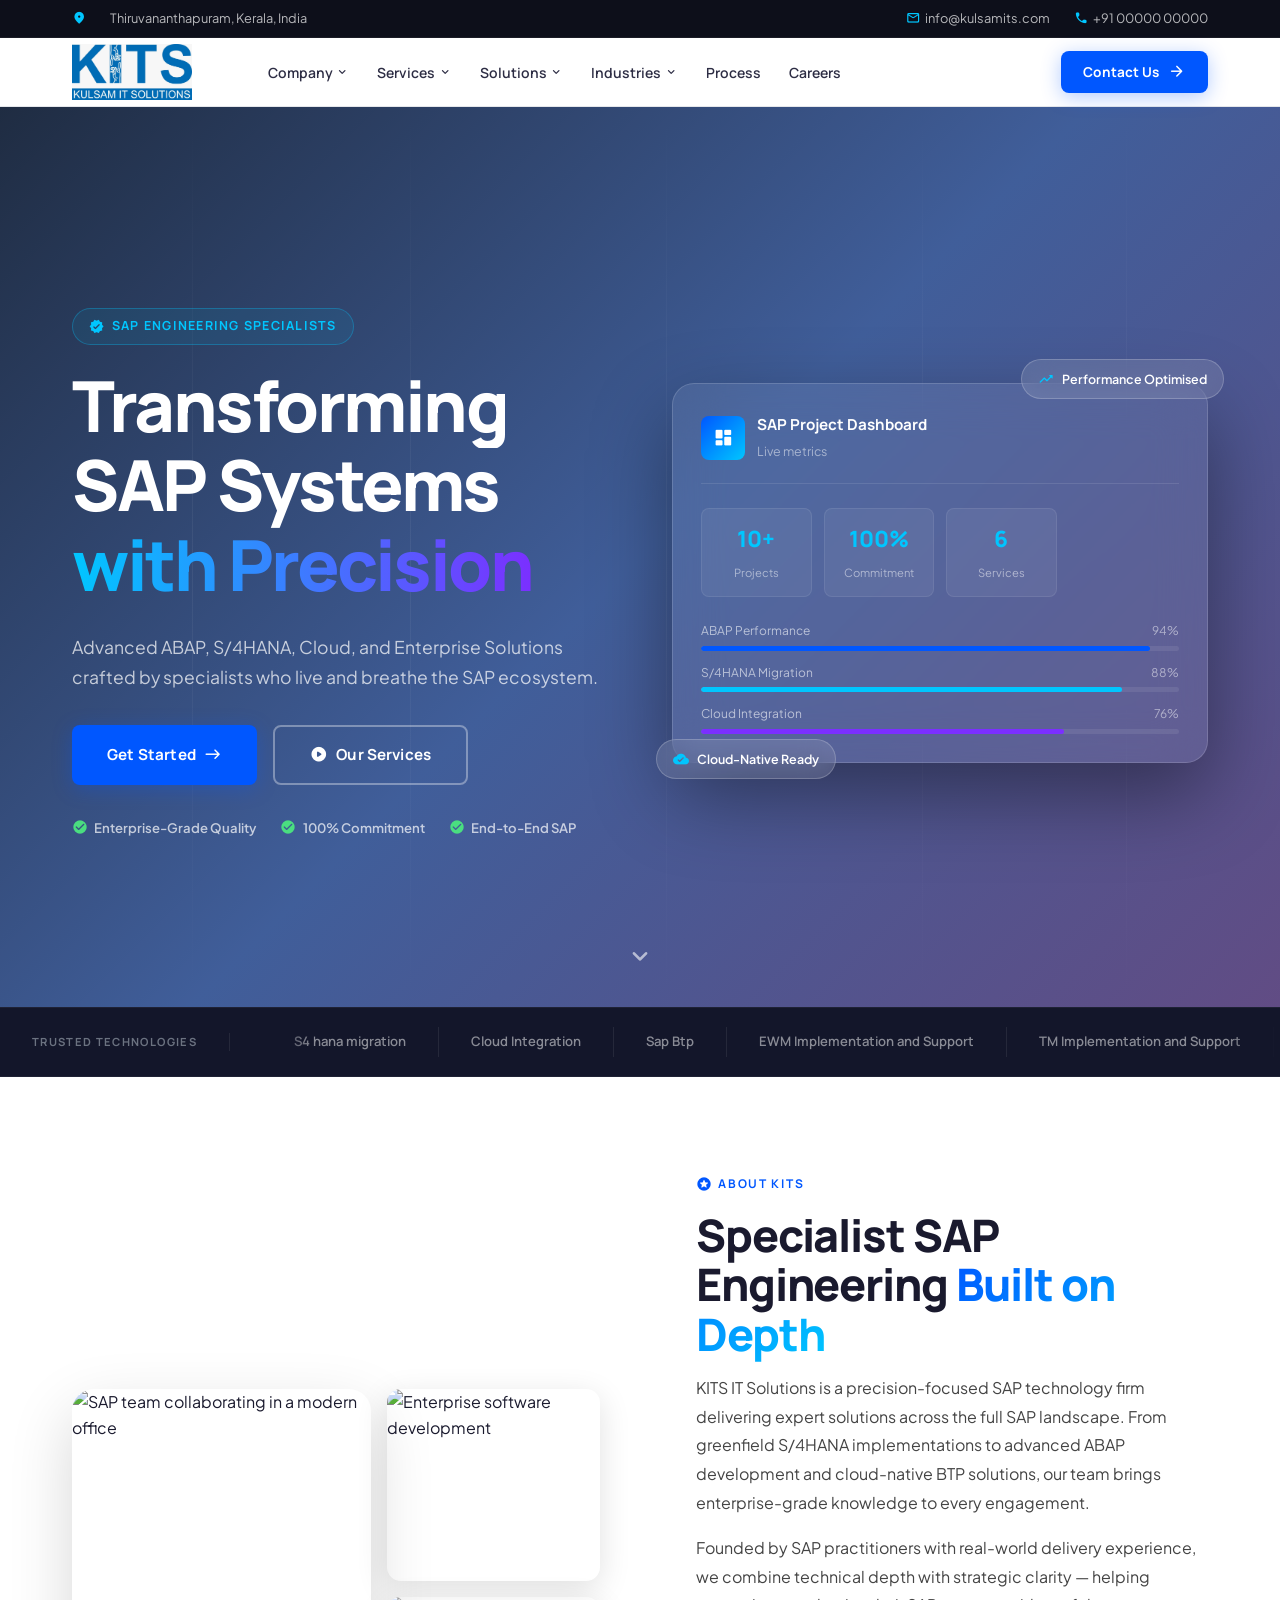
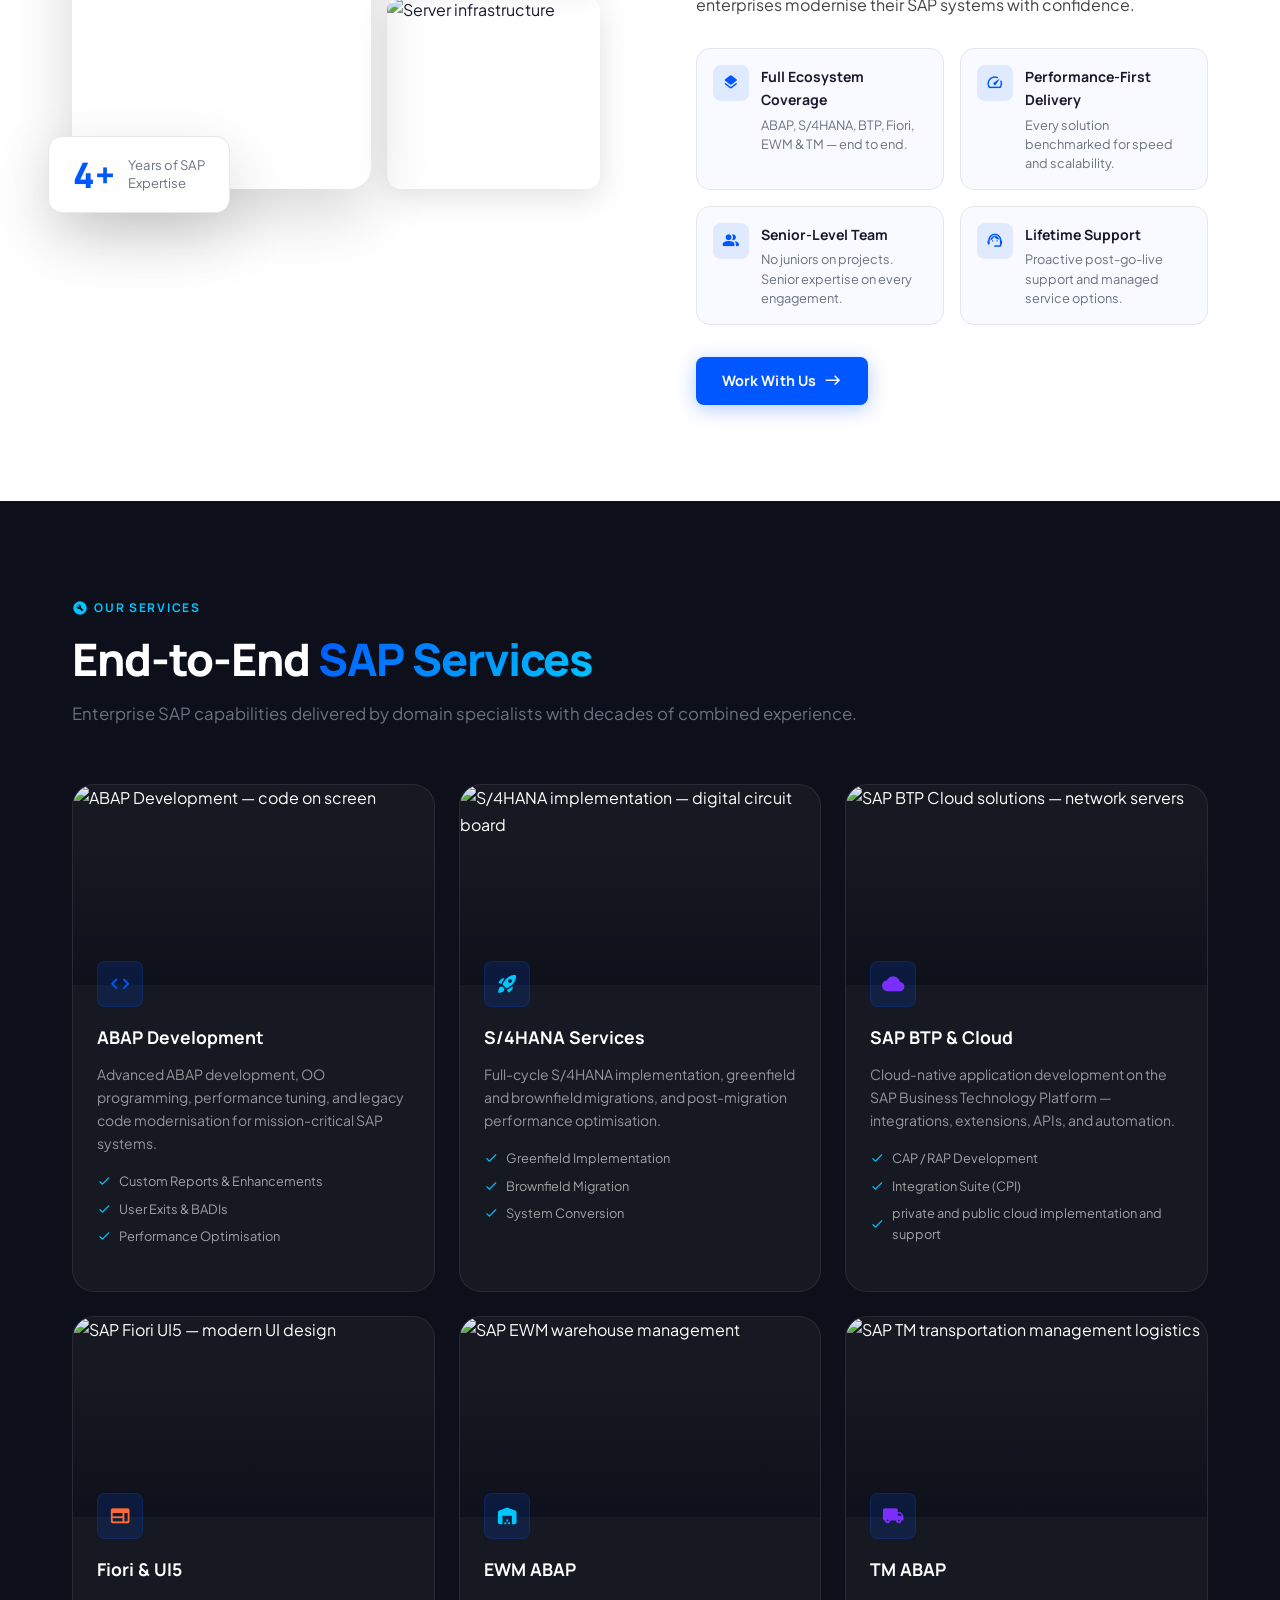
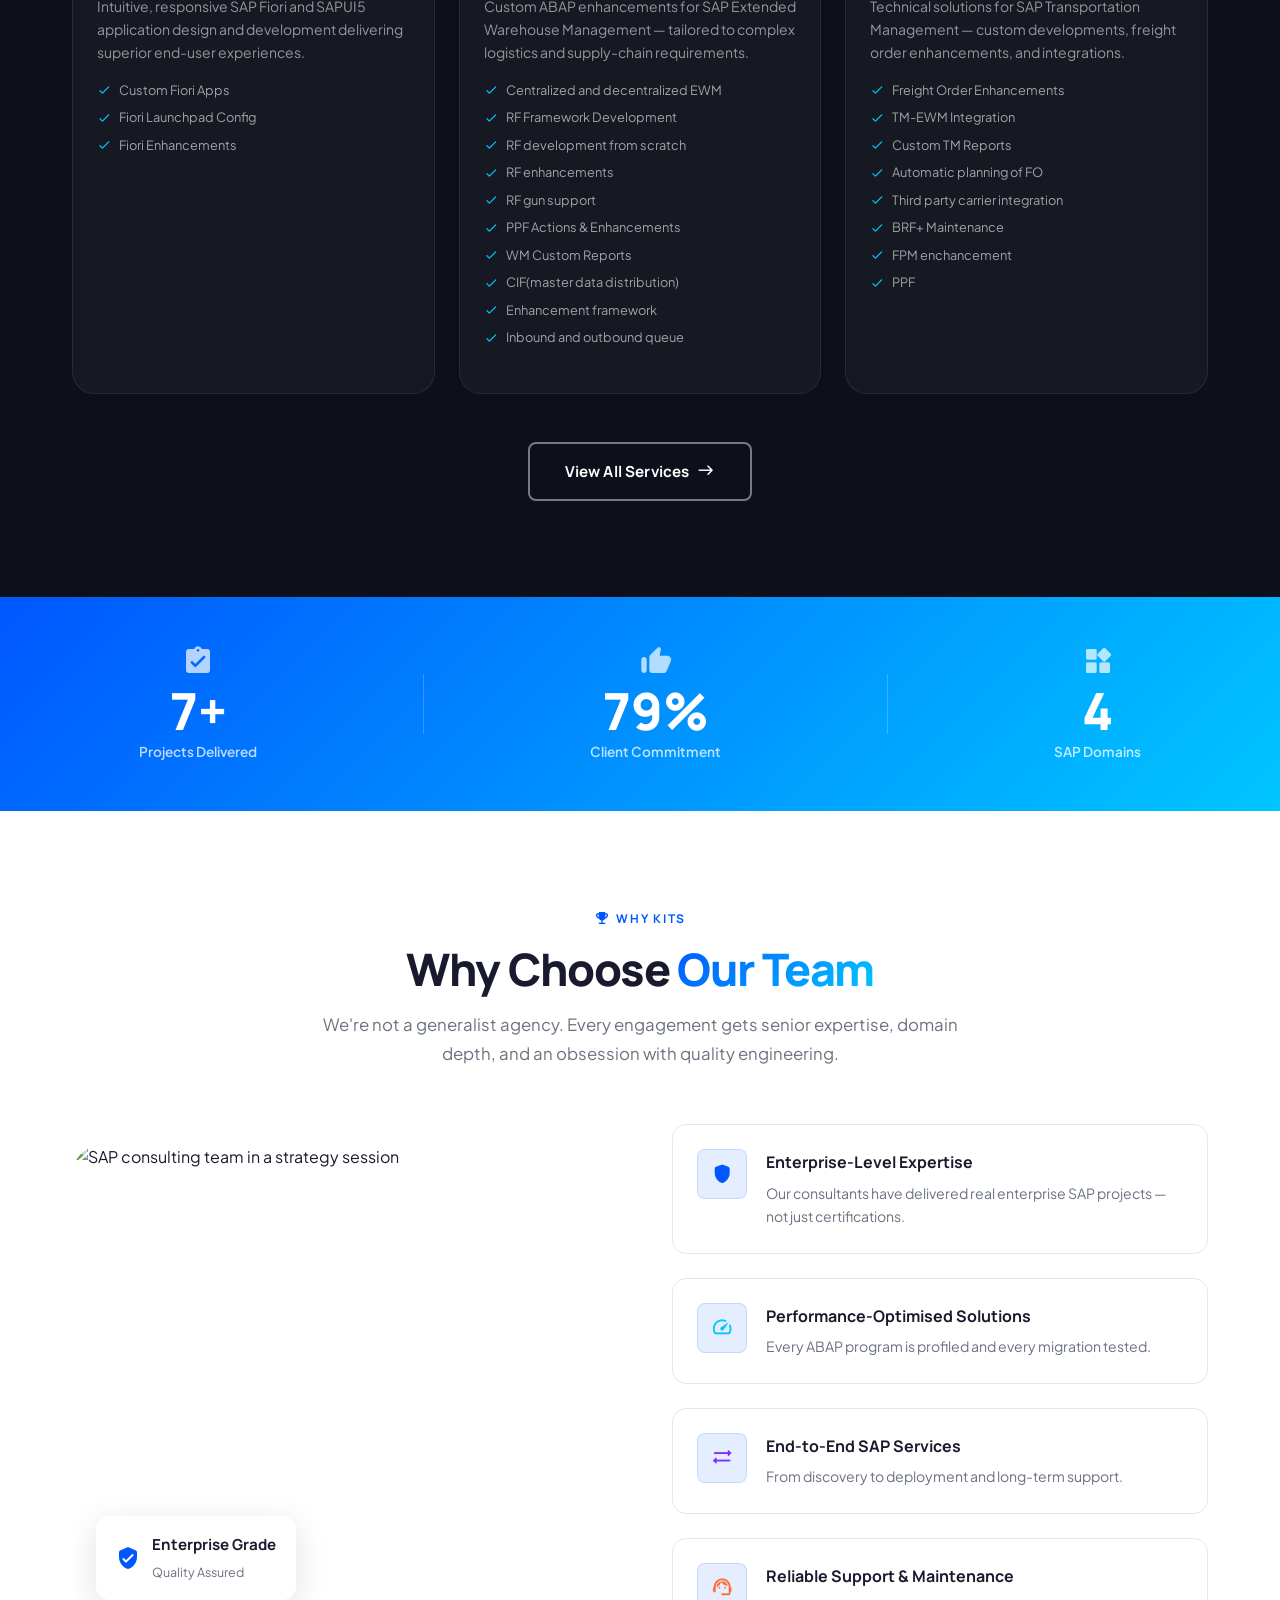
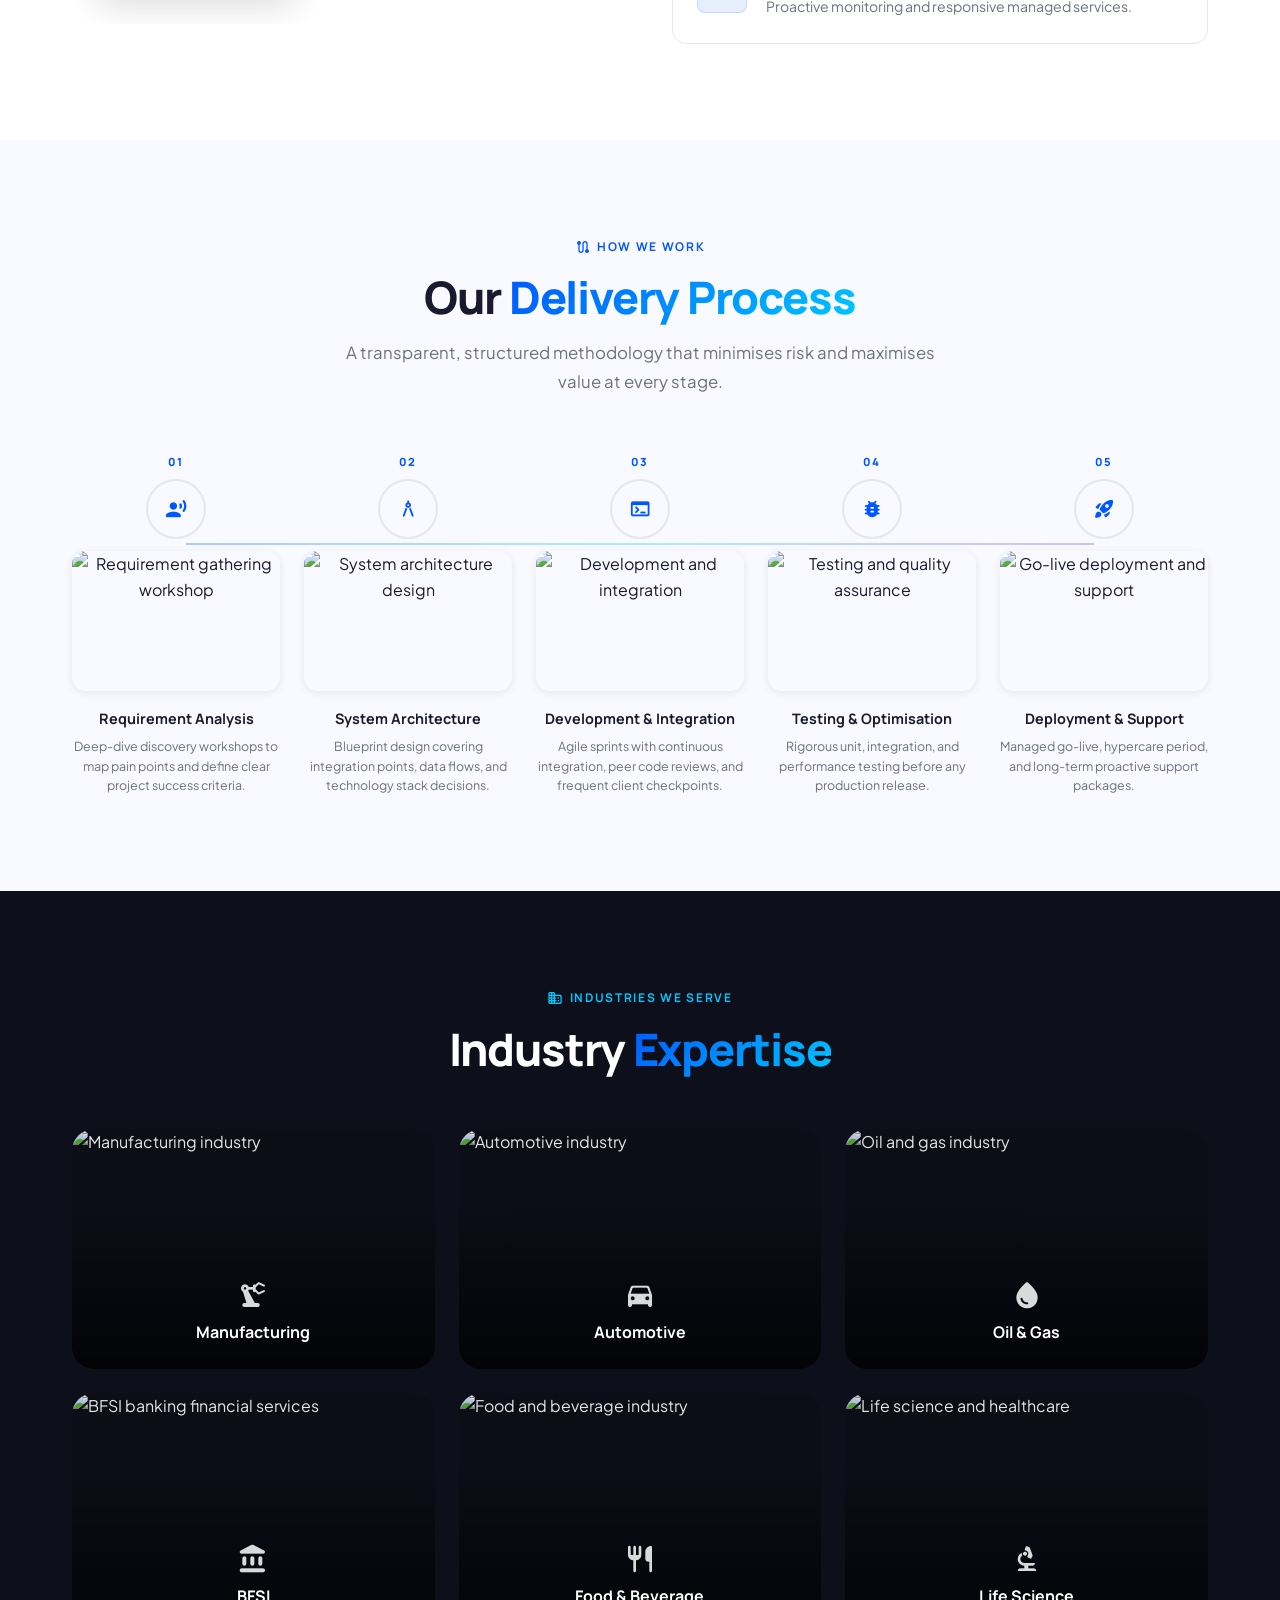
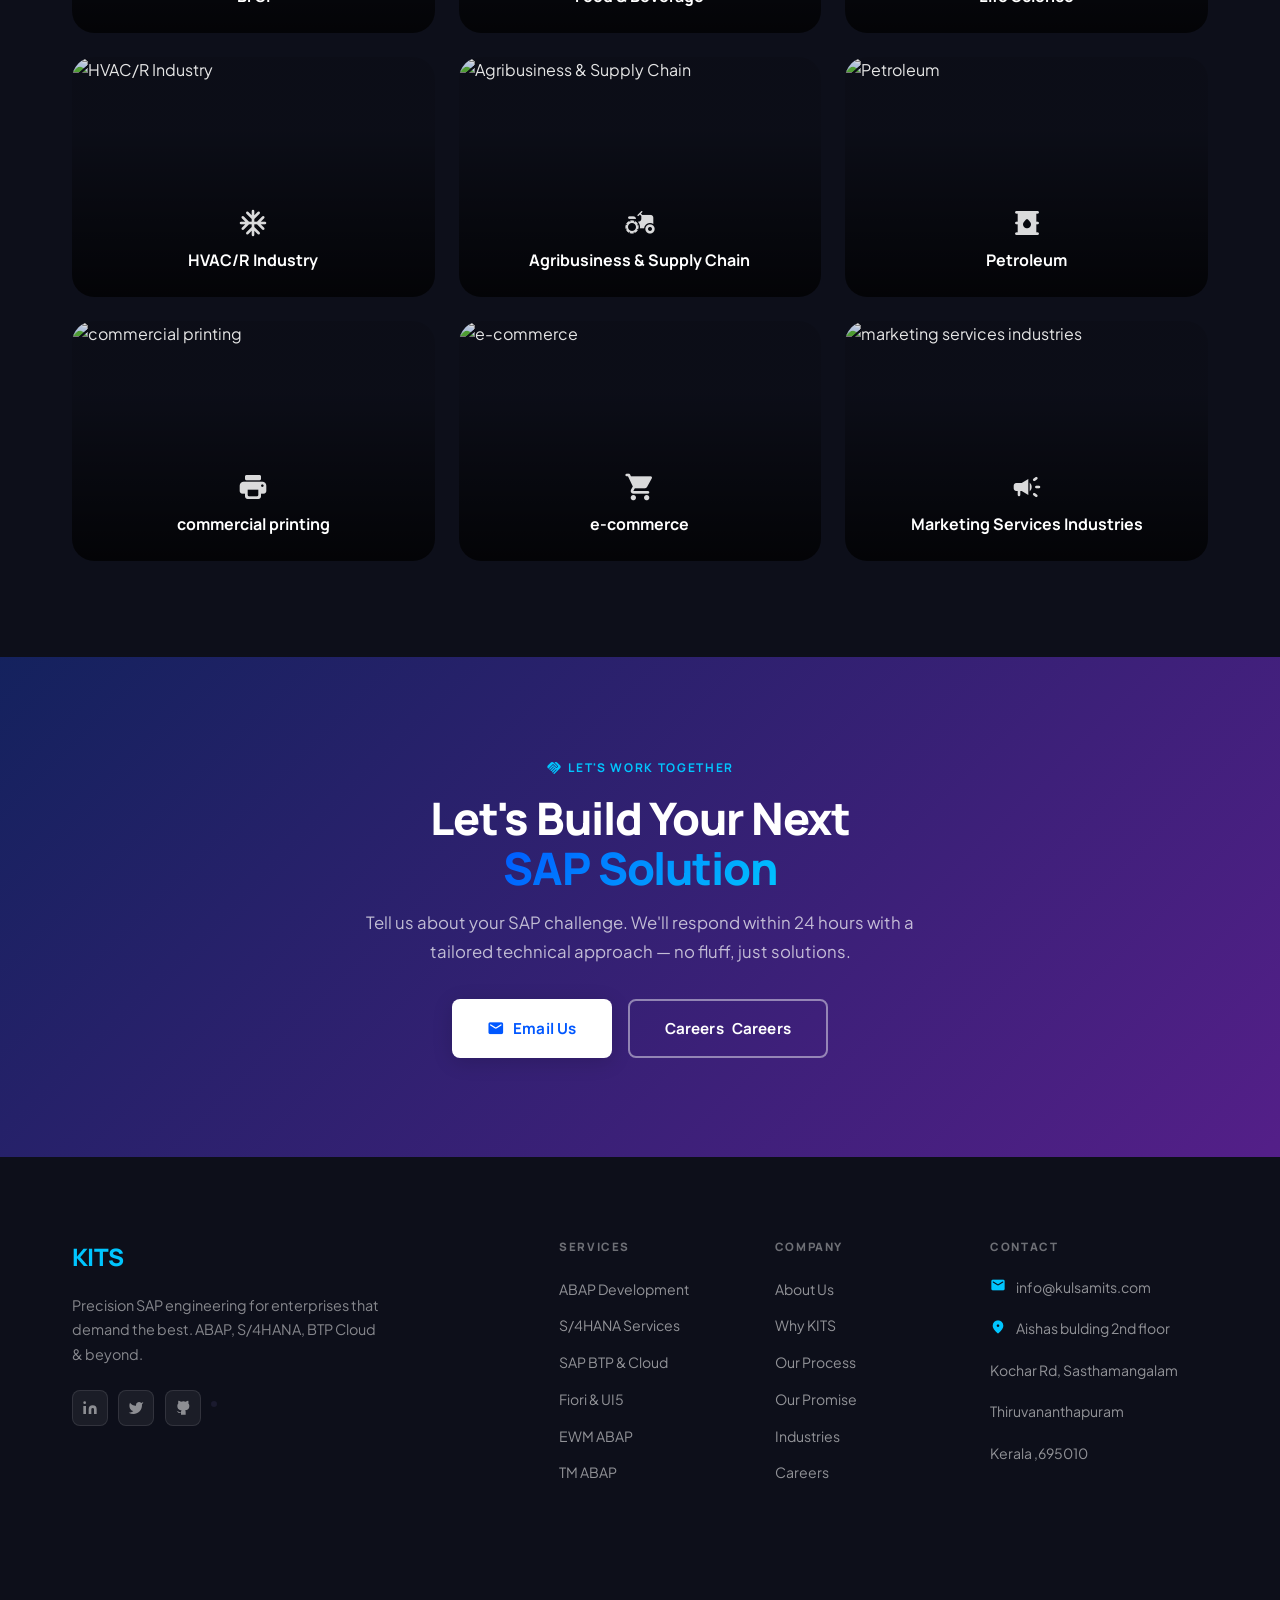
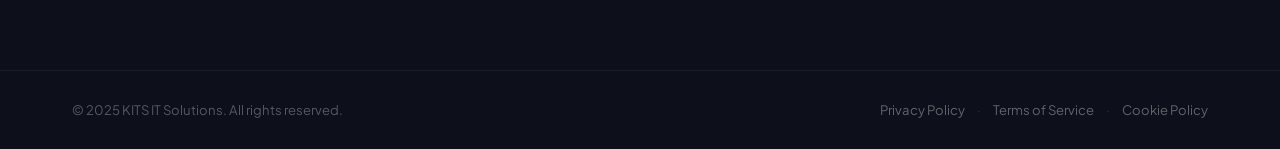
==== commit cd8c14a5: "index.html" ====
--- a/index.html
+++ b/index.html
@@ -36,9 +36,9 @@
       Thiruvananthapuram, Kerala, India
     </div>
     <div class="topbar-right">
-      <a href="mailto:hello@kits.com">
+      <a href="mailto:info@kulsamits.com">
         <span class="material-icons-round">mail_outline</span>
-        hello@kits.com
+       info@kulsamits.com
       </a>
       <a href="tel:+910000000000">
         <span class="material-icons-round">phone</span>
@@ -942,13 +942,13 @@
         with a tailored technical approach — no fluff, just solutions.
       </p>
       <div class="cta-btns">
-        <a href="mailto:hello@kits.com" class="btn btn-white btn-lg">
+        <a href="mailto:info@kulsamits.com" class="btn btn-white btn-lg">
           <span class="material-icons-round">mail</span>
           Email Us
         </a>
-        <a href="tel:+910000000000" class="btn btn-outline-light btn-lg">
-          <span class="material-icons-round">call</span>
-          Schedule a Call
+        <a href="careers.html"class="btn btn-outline-light btn-lg">
+          <span>Careers</span>
+          Careers
         </a>
       </div>
     </div>
@@ -1022,7 +1022,7 @@
         <ul class="contact-list">
           <li>
             <span class="material-icons-round">mail</span>
-            <a href="mailto:hello@kits.com">hello@kits.com</a>
+            <a href="mailto:info@kulsamits.com">info@kulsamits.com</a>
           </li>
           <li>
             <span class="material-icons-round">location_on</span>
@@ -1051,4 +1051,4 @@
 
 <script src="js/main.js" defer></script>
 </body>
-</html>+</html>
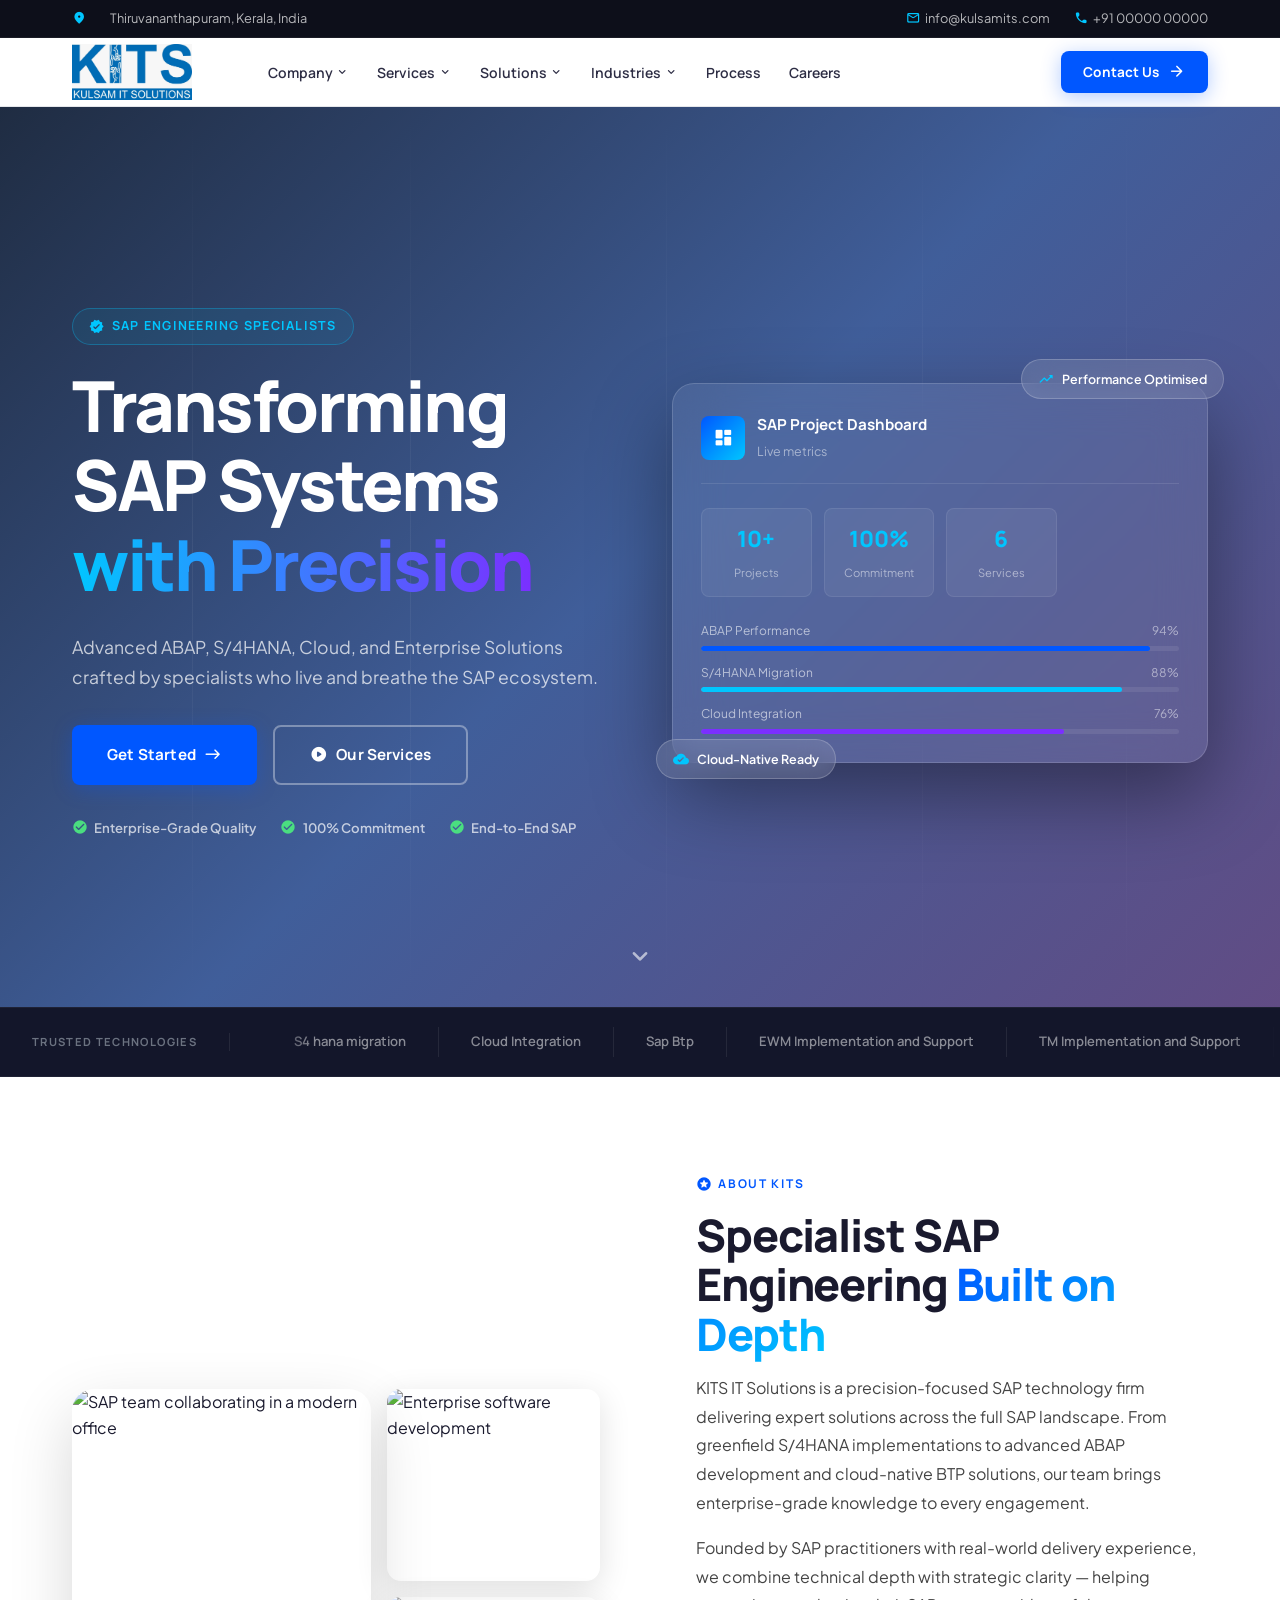
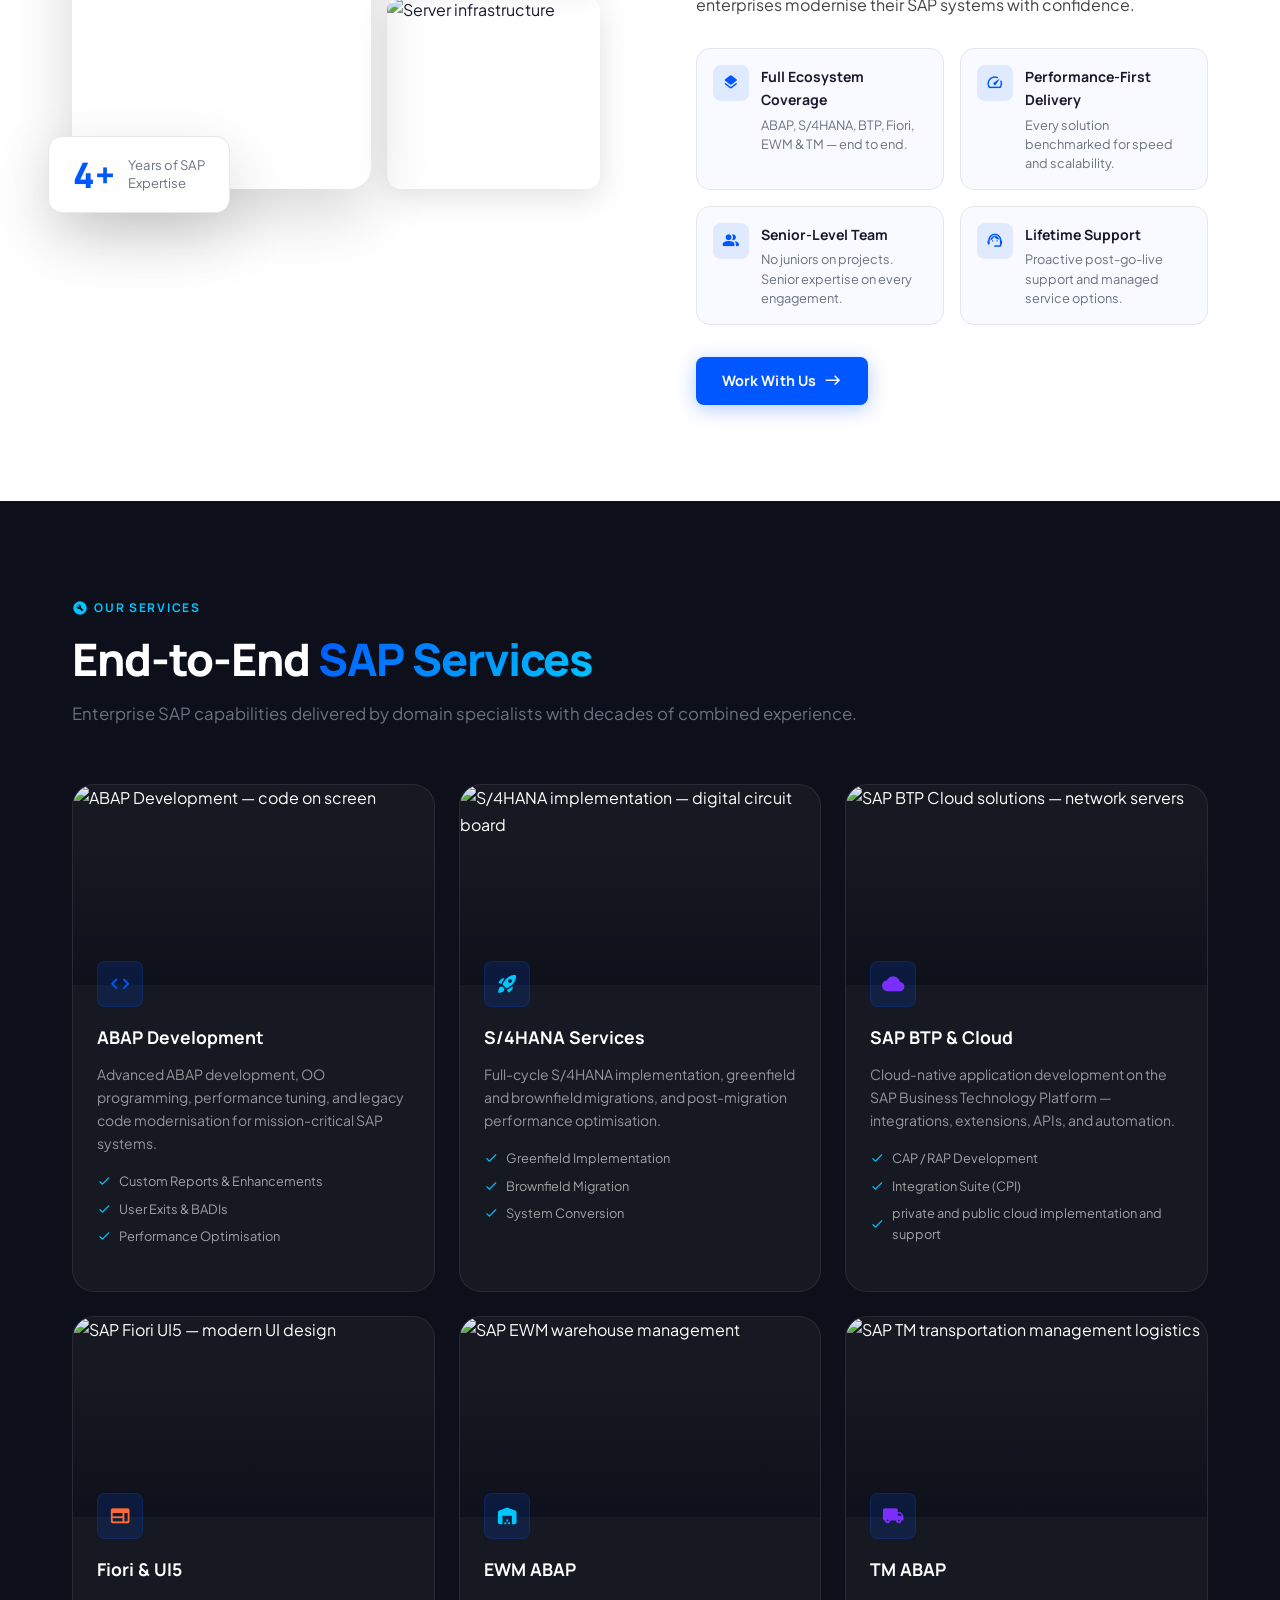
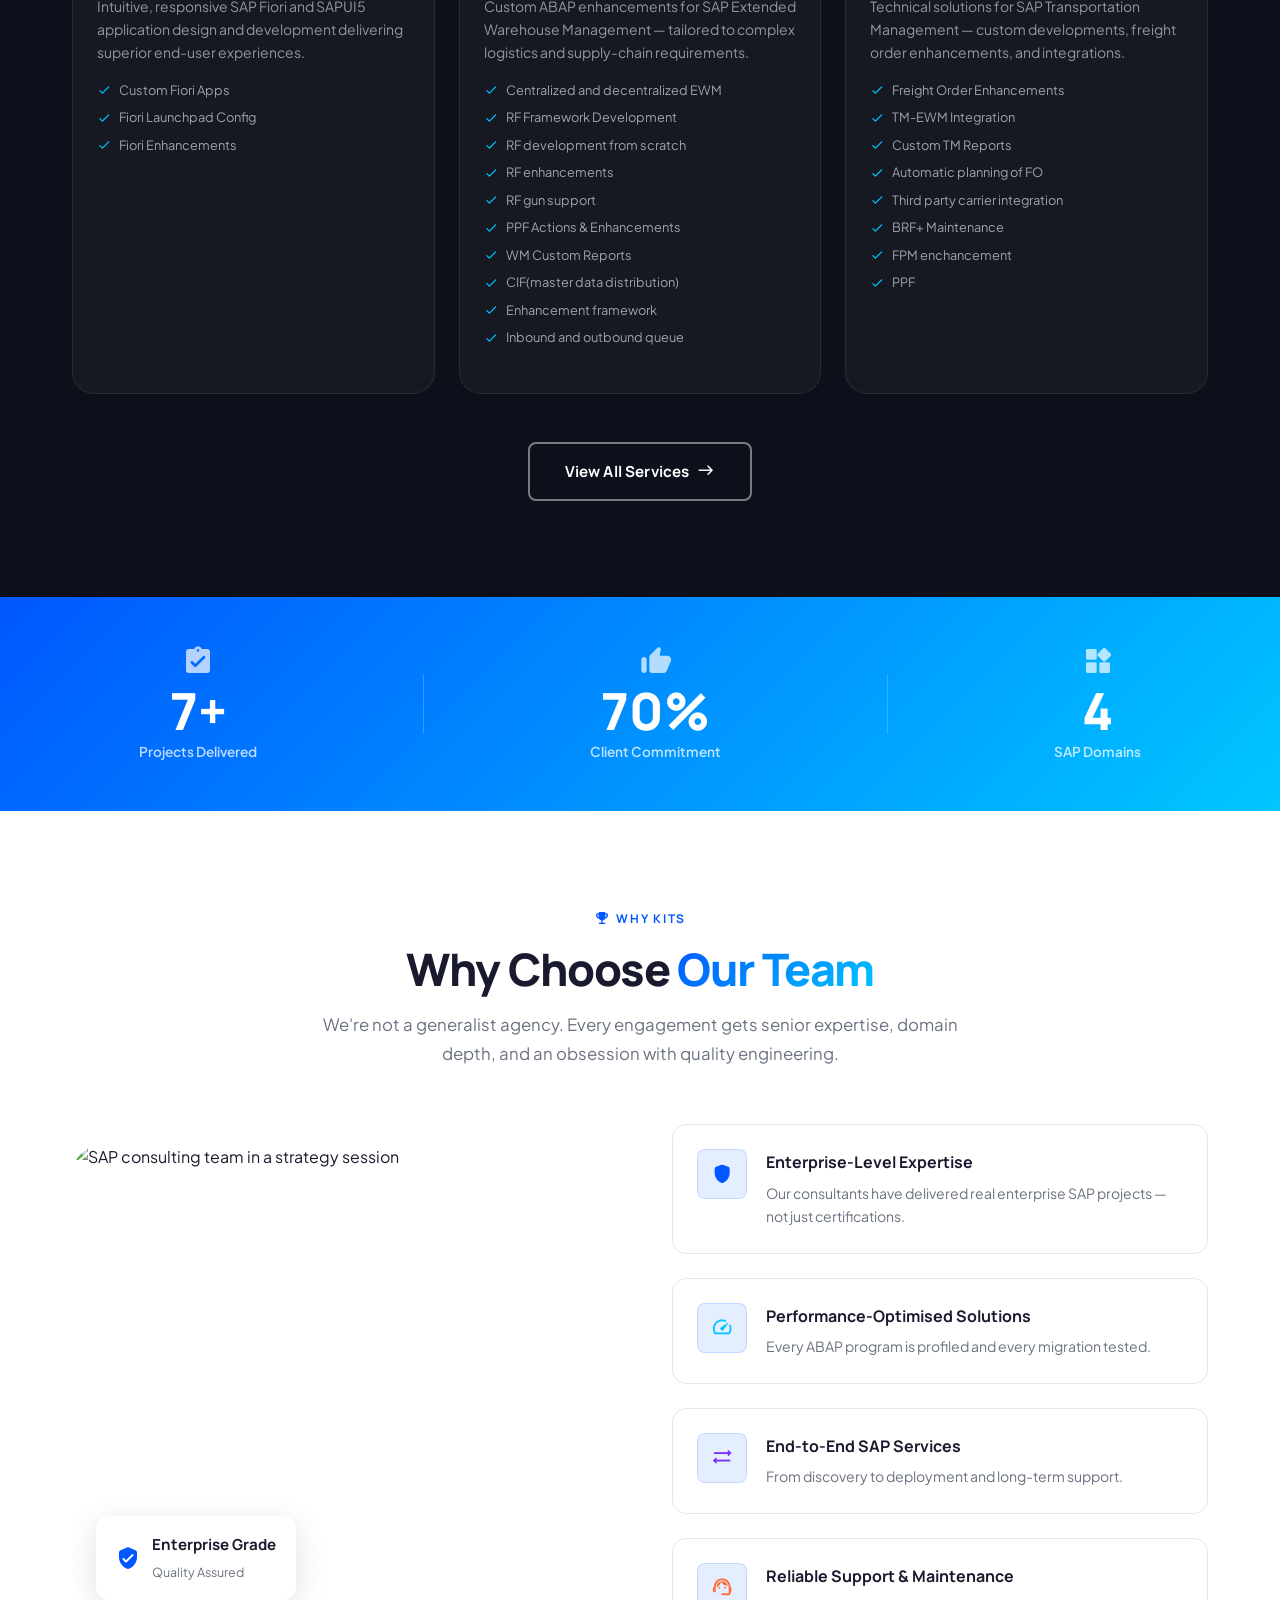
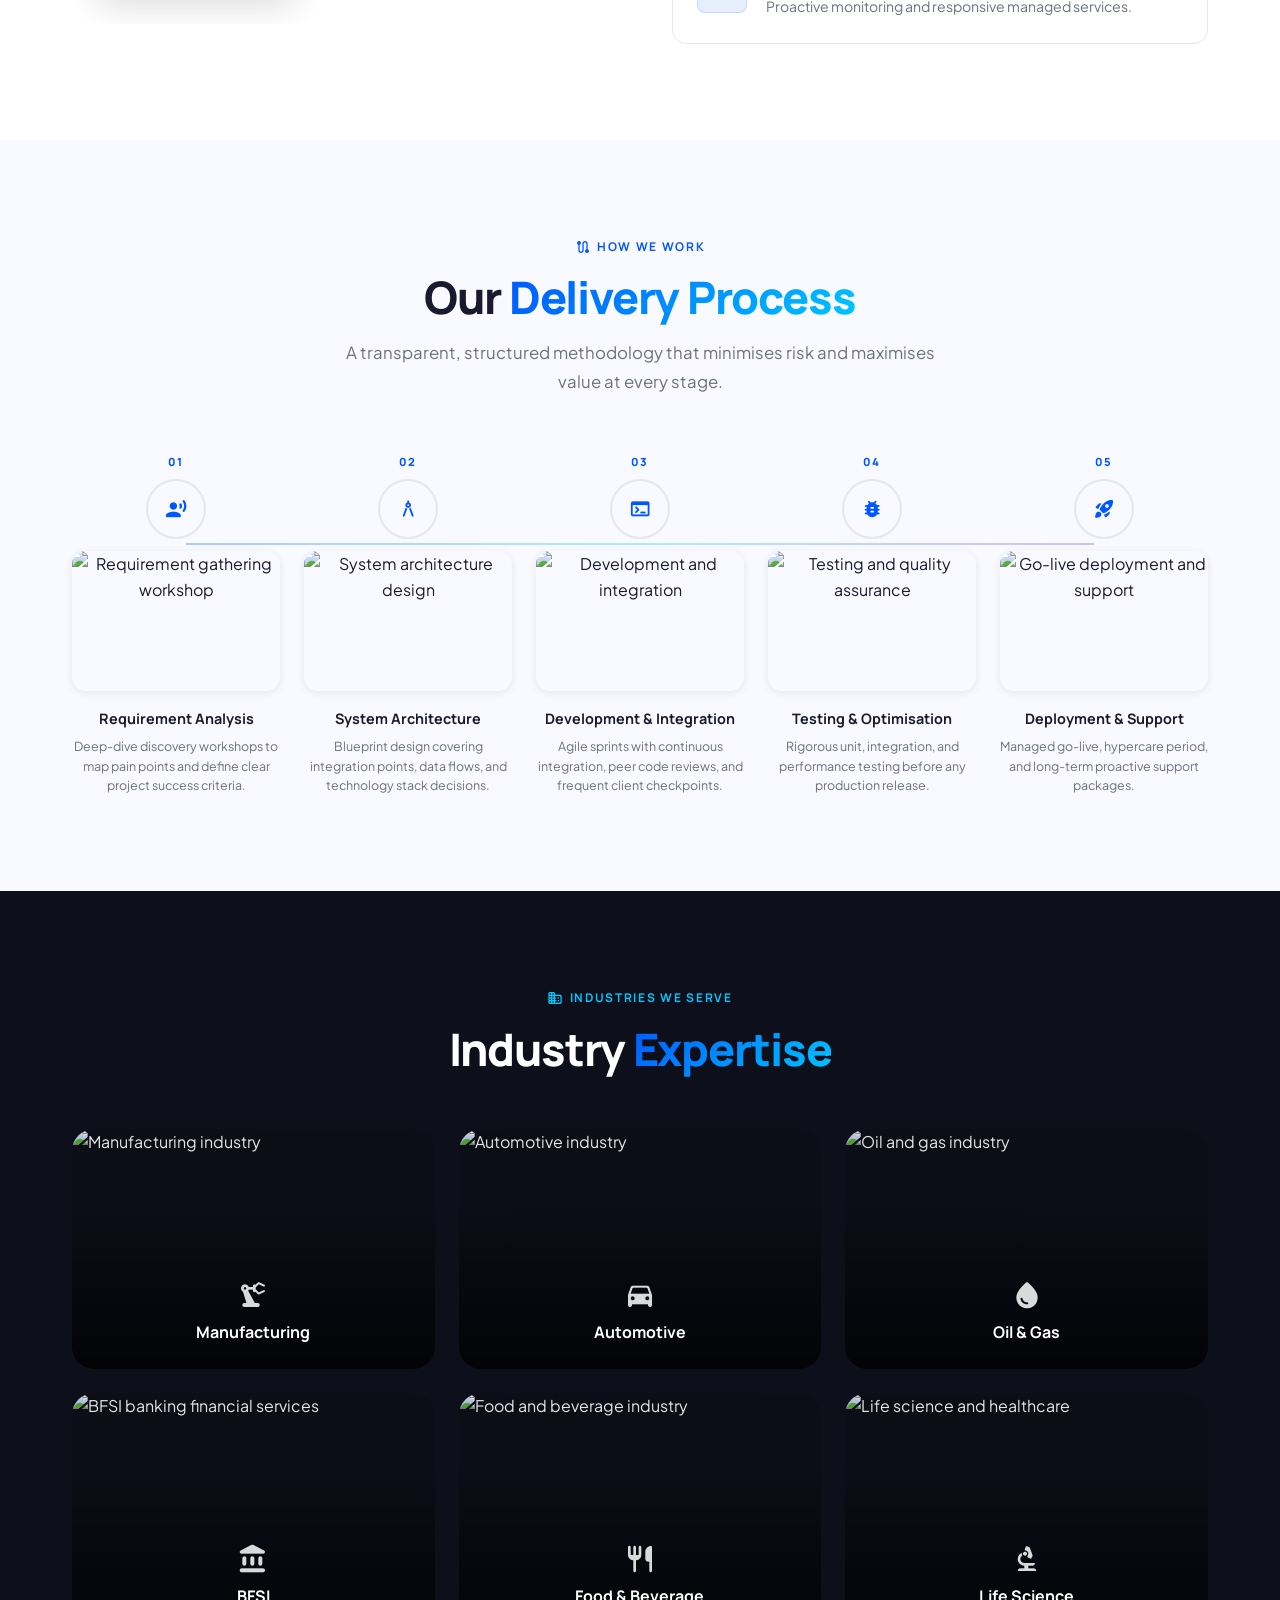
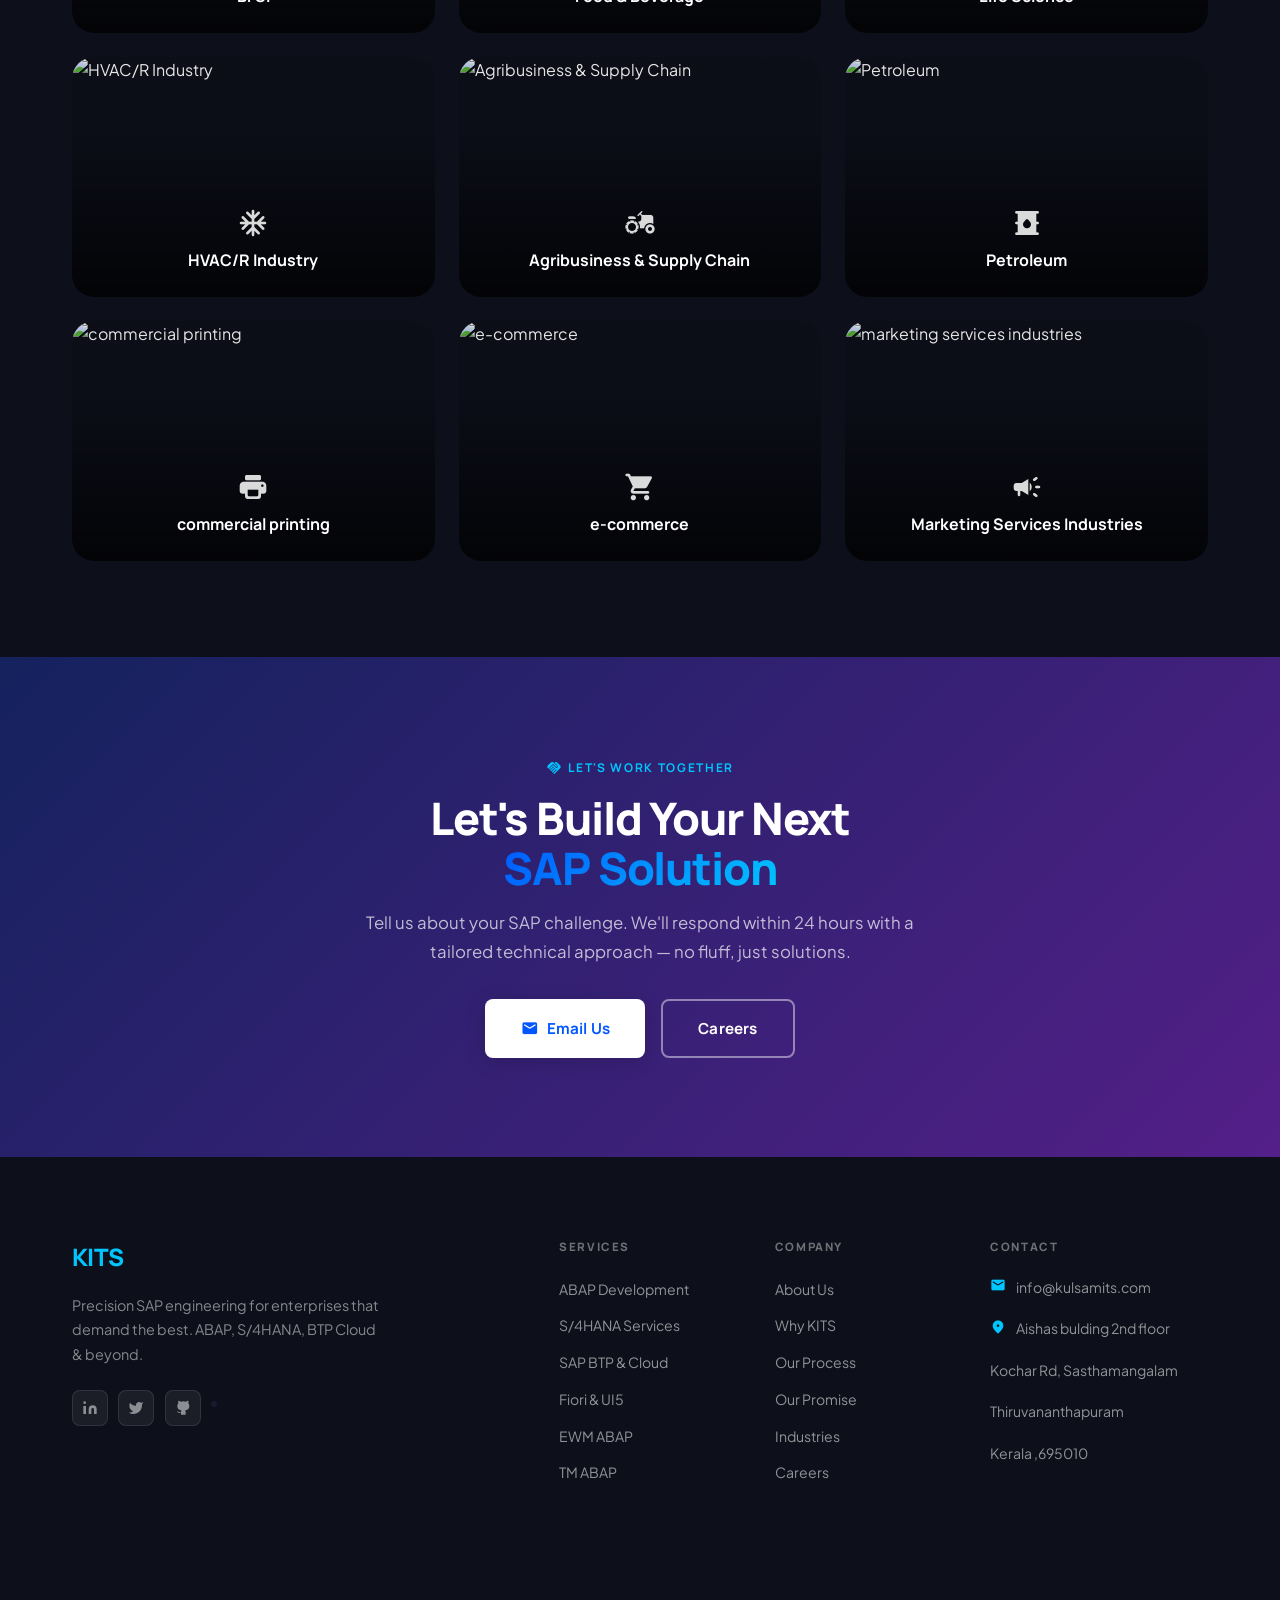
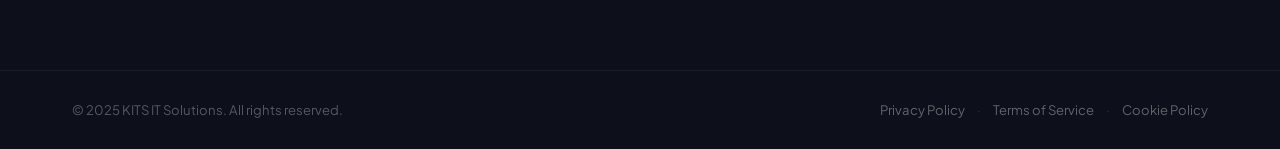
==== commit 93639c7d: "index.html" ====
--- a/index.html
+++ b/index.html
@@ -948,7 +948,6 @@
         </a>
         <a href="careers.html"class="btn btn-outline-light btn-lg">
           <span>Careers</span>
-          Careers
         </a>
       </div>
     </div>
